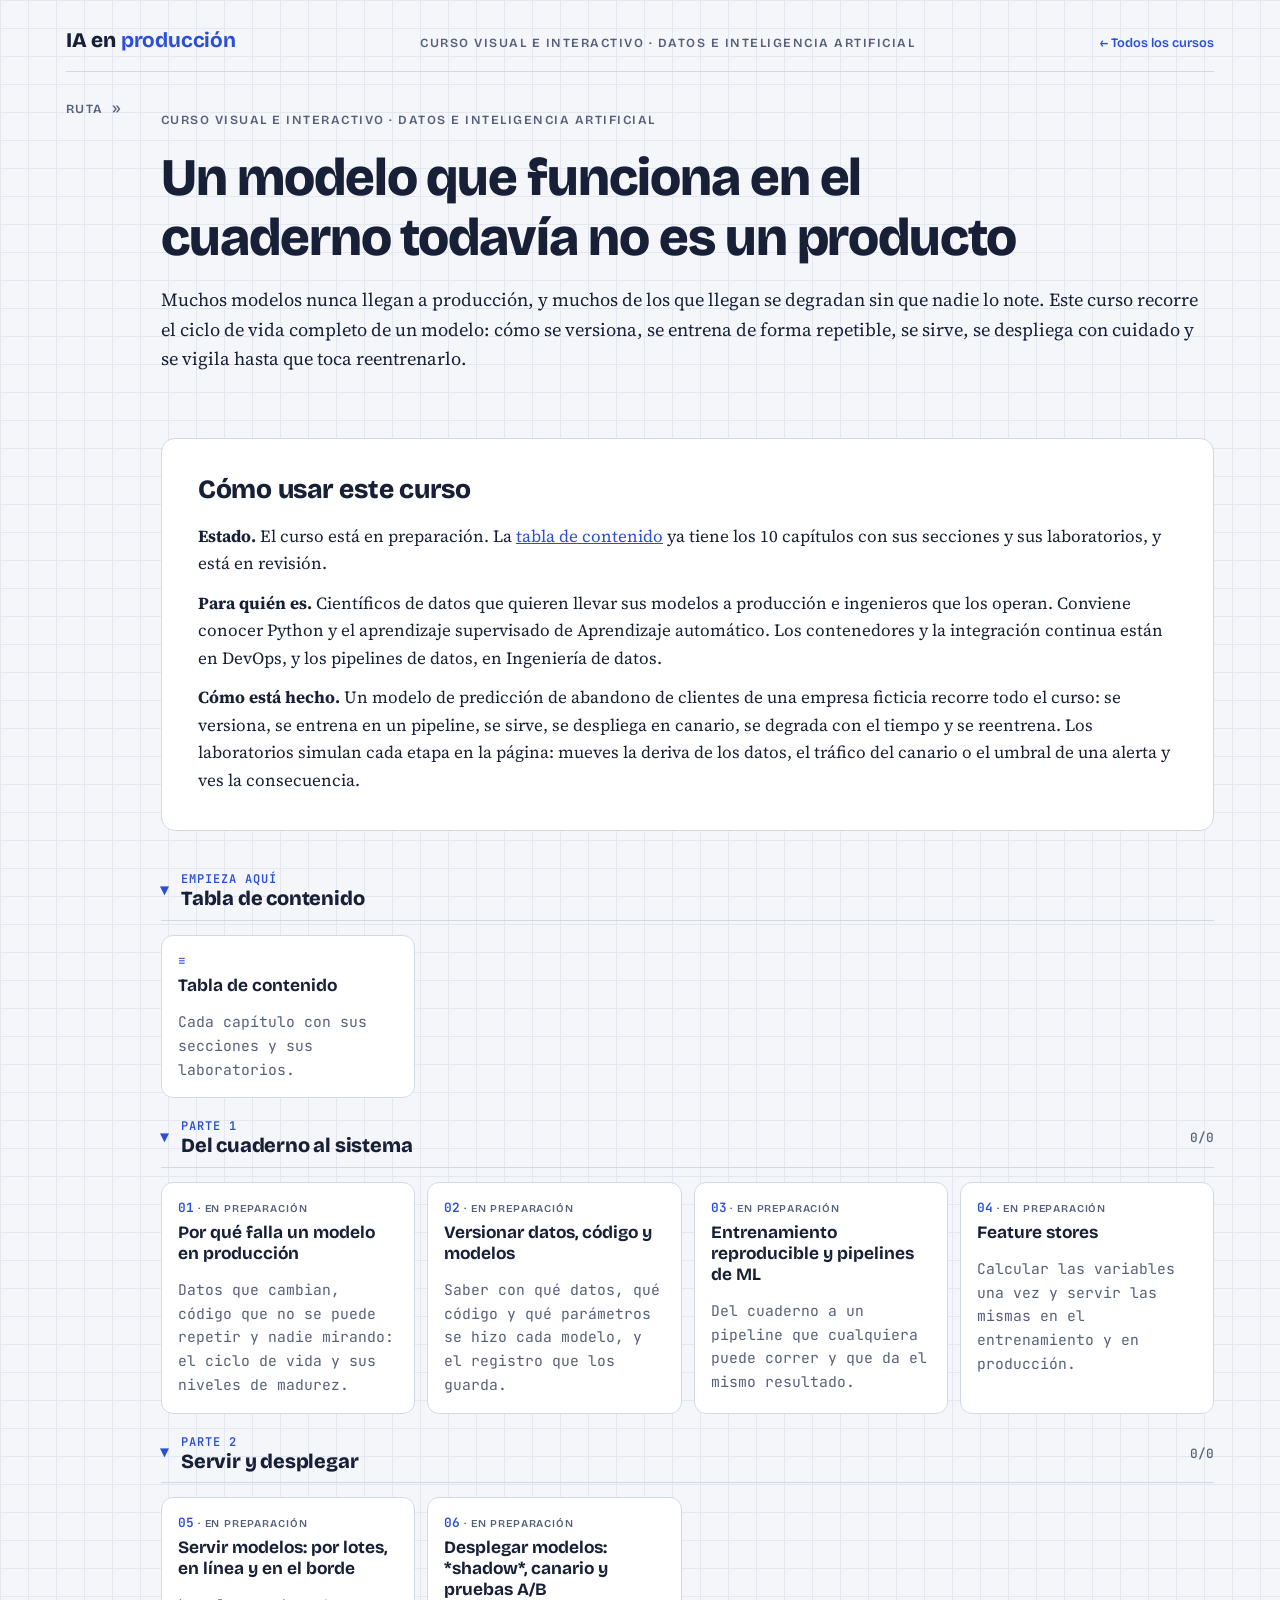
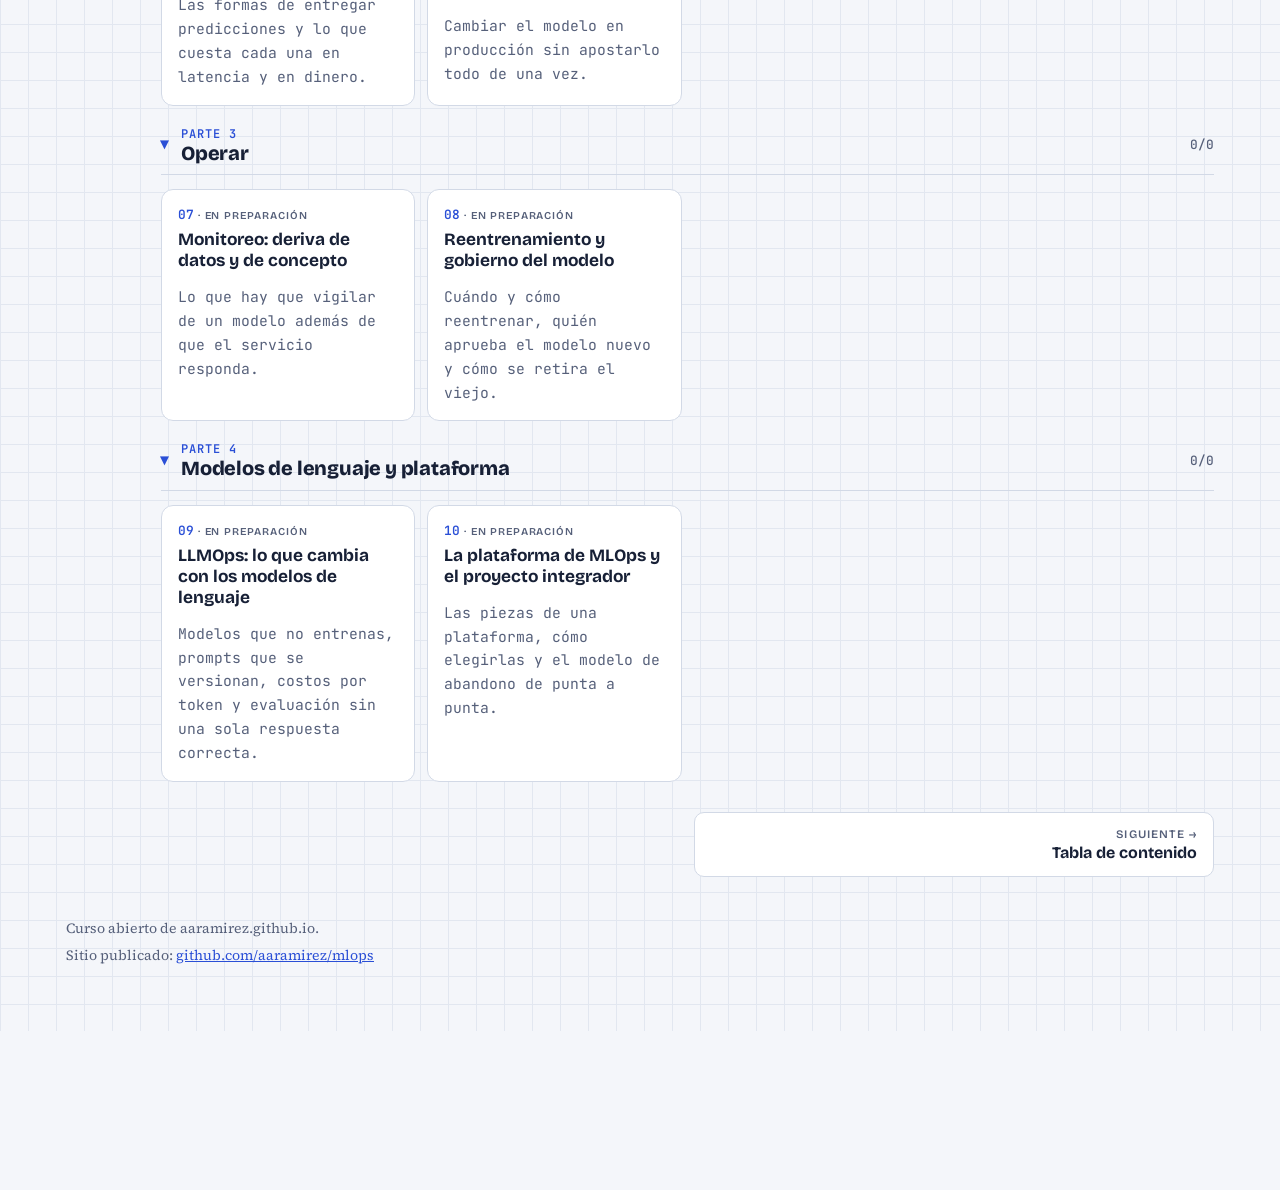
==== index.html @ dd0d4d82 "Portada y tabla de contenido para revisión" ====
<!doctype html>
<html lang="es">
<head>
<!-- Google Tag Manager -->
<script>(function(w,d,s,l,i){w[l]=w[l]||[];w[l].push({'gtm.start':
new Date().getTime(),event:'gtm.js'});var f=d.getElementsByTagName(s)[0],
j=d.createElement(s),dl=l!='dataLayer'?'&l='+l:'';j.async=true;j.src=
'https://www.googletagmanager.com/gtm.js?id='+i+dl;f.parentNode.insertBefore(j,f);
})(window,document,'script','dataLayer','GTM-KX76XF8R');</script>
<!-- End Google Tag Manager -->
<meta charset="utf-8">
<meta name="viewport" content="width=device-width, initial-scale=1, viewport-fit=cover">
<title>IA en producción (MLOps)</title>
<meta name="claude:viewport-fit-sides" content="cover">
<meta name="description" content="Lo que pasa después del cuaderno: versionar, entrenar de forma reproducible, servir, desplegar y vigilar modelos de aprendizaje automático y de lenguaje en producción.">
<link rel="preconnect" href="https://fonts.googleapis.com">
<link rel="preconnect" href="https://fonts.gstatic.com" crossorigin>
<link rel="stylesheet" href="https://fonts.googleapis.com/css2?family=Bricolage+Grotesque:opsz,wght@12..96,500;12..96,700;12..96,800&family=JetBrains+Mono:wght@400;600&family=Source+Serif+4:ital,opsz,wght@0,8..60,400;0,8..60,600;1,8..60,400;1,8..60,600&display=swap">
<link rel="stylesheet" href="assets/style.css">
</head>
<body>
<!-- Google Tag Manager (noscript) -->
<noscript><iframe src="https://www.googletagmanager.com/ns.html?id=GTM-KX76XF8R"
height="0" width="0" style="display:none;visibility:hidden"></iframe></noscript>
<!-- End Google Tag Manager (noscript) -->
<div class="wrap" data-page="index">
<header class="topbar"><a class="brand" href="index.html">IA en <b>producción</b></a><span class="eyebrow">Curso visual e interactivo · Datos e inteligencia artificial</span><a class="al-sitio" href="https://aaramirez.github.io/">← Todos los cursos</a></header>
<div class="layout">
<nav class="toc" id="toc" aria-label="Ruta de aprendizaje"></nav>
<main>

<header class="hero">
  <span class="eyebrow">Curso visual e interactivo · Datos e inteligencia artificial</span>
  <h1>Un modelo que funciona en el cuaderno todavía no es un producto</h1>
  <p class="lede">Muchos modelos nunca llegan a producción, y muchos de los que llegan se degradan sin que nadie lo note. Este curso recorre el ciclo de vida completo de un modelo: cómo se versiona, se entrena de forma repetible, se sirve, se despliega con cuidado y se vigila hasta que toca reentrenarlo.</p>
</header>

<section>
  <h2>Cómo usar este curso</h2>
  <div class="prose">
    <p><b>Estado.</b> El curso está en preparación. La <a href="temario.html">tabla de contenido</a> ya tiene los 10 capítulos con sus secciones y sus laboratorios, y está en revisión.</p>
    <p><b>Para quién es.</b> Científicos de datos que quieren llevar sus modelos a producción e ingenieros que los operan. Conviene conocer Python y el aprendizaje supervisado de Aprendizaje automático. Los contenedores y la integración continua están en DevOps, y los pipelines de datos, en Ingeniería de datos.</p>
    <p><b>Cómo está hecho.</b> Un modelo de predicción de abandono de clientes de una empresa ficticia recorre todo el curso: se versiona, se entrena en un pipeline, se sirve, se despliega en canario, se degrada con el tiempo y se reentrena. Los laboratorios simulan cada etapa en la página: mueves la deriva de los datos, el tráfico del canario o el umbral de una alerta y ves la consecuencia.</p>
  </div>
</section>

<details class="stage" id="temario" open><summary><h2><span class="pn">Empieza aquí</span> Tabla de contenido</h2></summary>
  <div class="mods">
    <a class="mod" href="temario.html"><span class="n">≡</span><b>Tabla de contenido</b><p>Cada capítulo con sus secciones y sus laboratorios.</p></a>
  </div>
</details>

<details class="stage" id="parte-1" open><summary><h2><span class="pn">Parte 1</span> Del cuaderno al sistema</h2><span class="cuenta" data-etapa-cuenta="1"></span></summary>
  <div class="mods">
    <div class="mod soon" data-id="por-que-falla"><span class="n">01</span><b>Por qué falla un modelo en producción</b><p>Datos que cambian, código que no se puede repetir y nadie mirando: el ciclo de vida y sus niveles de madurez.</p></div>
    <div class="mod soon" data-id="versionar"><span class="n">02</span><b>Versionar datos, código y modelos</b><p>Saber con qué datos, qué código y qué parámetros se hizo cada modelo, y el registro que los guarda.</p></div>
    <div class="mod soon" data-id="entrenamiento-reproducible"><span class="n">03</span><b>Entrenamiento reproducible y pipelines de ML</b><p>Del cuaderno a un pipeline que cualquiera puede correr y que da el mismo resultado.</p></div>
    <div class="mod soon" data-id="feature-stores"><span class="n">04</span><b>Feature stores</b><p>Calcular las variables una vez y servir las mismas en el entrenamiento y en producción.</p></div>
  </div>
</details>

<details class="stage" id="parte-2" open><summary><h2><span class="pn">Parte 2</span> Servir y desplegar</h2><span class="cuenta" data-etapa-cuenta="2"></span></summary>
  <div class="mods">
    <div class="mod soon" data-id="servir-modelos"><span class="n">05</span><b>Servir modelos: por lotes, en línea y en el borde</b><p>Las formas de entregar predicciones y lo que cuesta cada una en latencia y en dinero.</p></div>
    <div class="mod soon" data-id="desplegar-modelos"><span class="n">06</span><b>Desplegar modelos: *shadow*, canario y pruebas A/B</b><p>Cambiar el modelo en producción sin apostarlo todo de una vez.</p></div>
  </div>
</details>

<details class="stage" id="parte-3" open><summary><h2><span class="pn">Parte 3</span> Operar</h2><span class="cuenta" data-etapa-cuenta="3"></span></summary>
  <div class="mods">
    <div class="mod soon" data-id="monitoreo"><span class="n">07</span><b>Monitoreo: deriva de datos y de concepto</b><p>Lo que hay que vigilar de un modelo además de que el servicio responda.</p></div>
    <div class="mod soon" data-id="reentrenamiento"><span class="n">08</span><b>Reentrenamiento y gobierno del modelo</b><p>Cuándo y cómo reentrenar, quién aprueba el modelo nuevo y cómo se retira el viejo.</p></div>
  </div>
</details>

<details class="stage" id="parte-4" open><summary><h2><span class="pn">Parte 4</span> Modelos de lenguaje y plataforma</h2><span class="cuenta" data-etapa-cuenta="4"></span></summary>
  <div class="mods">
    <div class="mod soon" data-id="llmops"><span class="n">09</span><b>LLMOps: lo que cambia con los modelos de lenguaje</b><p>Modelos que no entrenas, prompts que se versionan, costos por token y evaluación sin una sola respuesta correcta.</p></div>
    <div class="mod soon" data-id="plataforma"><span class="n">10</span><b>La plataforma de MLOps y el proyecto integrador</b><p>Las piezas de una plataforma, cómo elegirlas y el modelo de abandono de punta a punta.</p></div>
  </div>
</details>



<nav class="pager" id="pager" aria-label="Capítulo anterior y siguiente"></nav>
</main>
</div>
<footer><span>Curso abierto de aaramirez.github.io.</span><span>Sitio publicado: <a href="https://github.com/aaramirez/mlops" target="_blank" rel="noopener">github.com/aaramirez/mlops</a></span></footer>
</div>
<script src="assets/lab.js"></script>
</body>
</html>
---- assets/style.css ----
/* Cuaderno cuadriculado: índice lateral fijo (ruta de aprendizaje) + columna de lectura con laboratorios interactivos */
:root{
  --paper:#f4f6fa; --card:#ffffff; --ink:#172036; --muted:#56607a; --line:#d2d9e6; --grid:#e2e7f0;
  --accent:#2a4fd6; --accent-soft:#e4eaff; --warm:#d4492f; --warm-soft:#fde7e1; --good:#16845a; --good-soft:#dff3ea;
  --mark:rgba(255,206,46,.5);
  --f-display:"Bricolage Grotesque","Segoe UI",system-ui,sans-serif;
  --f-body:"Source Serif 4",Georgia,"Times New Roman",serif;
  --f-mono:"JetBrains Mono",ui-monospace,Consolas,monospace;
}
@media (prefers-color-scheme: dark){
  :root:not([data-theme="light"]){
    --paper:#0e1422; --card:#151d2f; --ink:#e5eaf6; --muted:#9ba6c3; --line:#2b3651; --grid:#1b2438;
    --accent:#8aa4ff; --accent-soft:#1e2a4d; --warm:#ff8166; --warm-soft:#3a2026; --good:#55cf98; --good-soft:#163328;
    --mark:rgba(240,196,40,.32); color-scheme:dark;
  }
}
:root[data-theme="dark"]{
  --paper:#0e1422; --card:#151d2f; --ink:#e5eaf6; --muted:#9ba6c3; --line:#2b3651; --grid:#1b2438;
  --accent:#8aa4ff; --accent-soft:#1e2a4d; --warm:#ff8166; --warm-soft:#3a2026; --good:#55cf98; --good-soft:#163328;
  --mark:rgba(240,196,40,.32); color-scheme:dark;
}
*{box-sizing:border-box}
html{scroll-behavior:smooth;scroll-padding-top:72px}
@media (prefers-reduced-motion: reduce){html{scroll-behavior:auto}}
body{
  margin:0;background-color:var(--paper);color:var(--ink);
  background-image:linear-gradient(var(--grid) 1px,transparent 1px),linear-gradient(90deg,var(--grid) 1px,transparent 1px);
  background-size:28px 28px;
  font:400 17px/1.62 var(--f-body);
}
body::before{content:"";position:fixed;inset:0 0 auto;height:env(safe-area-inset-top,0px);z-index:10;background:var(--paper)}
a{color:var(--accent)}
a:focus-visible,button:focus-visible,input:focus-visible,summary:focus-visible{outline:2px solid var(--accent);outline-offset:2px;border-radius:4px}
.wrap{max-width:1180px;margin:0 auto;padding-left:max(16px,env(safe-area-inset-left,0px));padding-right:max(16px,env(safe-area-inset-right,0px));padding-block:28px 64px}
h1,h2,h3{font-family:var(--f-display);text-wrap:balance;line-height:1.12;margin:0}
h1{font-size:clamp(2rem,5vw,3.3rem);font-weight:800;letter-spacing:-.02em}
h2{font-size:clamp(1.6rem,3.4vw,2.2rem);font-weight:800;letter-spacing:-.01em}
h3{font-size:1.18rem;font-weight:700}
p{margin:0}
var,.v{font-family:var(--f-body);font-style:italic}
.bf{font-weight:700;font-style:normal}
code,.mono{font-family:var(--f-mono);font-size:.86em}
.hl{background:linear-gradient(transparent 58%,var(--mark) 58%);padding:0 .1em}
.eyebrow{font-family:var(--f-display);font-weight:600;font-size:.78rem;letter-spacing:.12em;text-transform:uppercase;color:var(--muted)}

/* Hero */
.hero{display:grid;gap:18px;padding-block:12px 34px}
.hero .lede{font-size:1.15rem;color:var(--ink)}
.eq-hero{display:flex;flex-wrap:wrap;align-items:flex-start;gap:6px 10px;margin-top:8px;padding:22px 20px 16px;background:var(--card);border:1px solid var(--line);border-radius:12px}
.eq-hero .op{font:400 clamp(2rem,6vw,3.4rem)/1 var(--f-body);color:var(--muted);padding-top:2px}
.tk{display:grid;justify-items:center;gap:6px;text-decoration:none;color:var(--ink);padding:2px 6px 6px;border-radius:8px;transition:background .15s}
.tk:hover{background:var(--accent-soft)}
.tk .sym{font:italic 600 clamp(2rem,6vw,3.4rem)/1 var(--f-body);color:var(--accent)}
.tk .sym.bf{font-style:normal}
.tk .lab{font:600 .72rem/1.2 var(--f-display);letter-spacing:.06em;text-transform:uppercase;color:var(--muted);text-align:center;border-top:2px solid var(--accent);padding-top:5px}
.eq-hero .train{flex-basis:100%;font-size:.98rem;color:var(--muted);border-top:1px dashed var(--line);padding-top:12px;margin-top:6px}

/* Layout */
.layout{display:grid;grid-template-columns:230px minmax(0,1fr);gap:40px;align-items:start}
.toc{position:sticky;top:calc(env(safe-area-inset-top,0px) + 16px);display:grid;gap:14px;font-family:var(--f-display)}
.toc ol{list-style:none;margin:0;padding:0;display:grid;gap:2px}
.toc a{display:grid;grid-template-columns:28px 1fr 16px;align-items:center;gap:6px;padding:7px 8px;border-radius:7px;color:var(--ink);text-decoration:none;font-size:.95rem;font-weight:500}
.toc a:hover{background:var(--card)}
.toc a.active{background:var(--card);box-shadow:inset 3px 0 0 var(--accent)}
.toc .n{font-family:var(--f-mono);font-size:.75rem;color:var(--muted)}
.toc .ck{width:14px;height:14px;border-radius:50%;border:1.5px solid var(--line)}
.toc a.done .ck{background:var(--good);border-color:var(--good)}
.prog{display:grid;gap:6px;font-size:.82rem;color:var(--muted)}
.prog .bar{height:6px;background:var(--line);border-radius:3px;overflow:hidden}
.prog .bar i{display:block;height:100%;width:0;background:var(--good);transition:width .3s}
@media (max-width:900px){
  .layout{grid-template-columns:minmax(0,1fr);gap:20px}
  .toc{top:env(safe-area-inset-top,0px);z-index:5;background:var(--paper);margin-inline:-16px;padding:8px 16px;border-bottom:1px solid var(--line)}
  .toc .ruta>summary{display:flex;align-items:baseline;gap:10px;cursor:pointer;padding:4px 0}
  .toc .ruta>summary .aqui{min-width:0;font-size:.92rem;font-weight:600;color:var(--ink);white-space:nowrap;overflow:hidden;text-overflow:ellipsis}
  .toc .ruta>summary::after{content:"▾";margin-left:auto;color:var(--muted)}
  .toc .ruta[open]>summary::after{content:"▴"}
  .toc .ruta[open]{max-height:72vh;overflow-y:auto;padding-bottom:8px}
}

/* Secciones */
main{display:grid;gap:30px;min-width:0}
section{background:var(--card);border:1px solid var(--line);border-radius:14px;padding:clamp(20px,4vw,36px);display:grid;gap:18px;min-width:0}
.sec-head{display:grid;gap:6px}
.sec-head .num{font:600 .8rem var(--f-mono);color:var(--accent)}
.prose{display:grid;gap:12px}
.cards{display:grid;grid-template-columns:repeat(auto-fit,minmax(min(100%,200px),1fr));gap:12px}
.fact{border:1px solid var(--line);border-radius:10px;padding:14px 16px;display:grid;gap:6px;align-content:start;background:var(--paper)}
.fact h3{font-size:1rem}
.fact .ex{font-family:var(--f-mono);font-size:.85rem;color:var(--accent)}
.fact p{font-size:.94rem}
.eq{font-size:1.25rem;padding:12px 16px;background:var(--paper);border-radius:8px;overflow-x:auto;white-space:nowrap}
.eq small{font-size:.8rem;color:var(--muted);font-family:var(--f-display);margin-left:10px;white-space:normal}
.ml{border-left:4px solid var(--good);background:var(--good-soft);padding:12px 16px;border-radius:0 8px 8px 0;display:grid;gap:4px}
.ml>b{font-family:var(--f-display);font-size:.78rem;letter-spacing:.1em;text-transform:uppercase;color:var(--good)}
.tbl{overflow-x:auto}
table{border-collapse:collapse;width:100%;font-size:.94rem}
th,td{text-align:left;padding:8px 10px;border-bottom:1px solid var(--line);vertical-align:top}
th{font-family:var(--f-display);font-size:.82rem;letter-spacing:.02em;color:var(--muted);font-weight:600}
td.num,th.num{text-align:right;font-family:var(--f-mono);font-variant-numeric:tabular-nums}
td .sym{font-size:1.2rem}

/* Laboratorios */
.lab{border:1.5px solid var(--accent);border-radius:12px;padding:16px;display:grid;gap:14px;min-width:0}
.lab-title{display:flex;align-items:baseline;gap:10px;flex-wrap:wrap}
.lab-title .tag{font:700 .7rem var(--f-display);letter-spacing:.12em;text-transform:uppercase;background:var(--accent);color:var(--card);padding:3px 8px;border-radius:4px}
.lab-title h3{font-size:1.05rem}
.lab canvas{width:100%;display:block;border-radius:8px;background:var(--card)}
.lab .hint{font-size:.9rem;color:var(--muted)}
.ctls{display:grid;grid-template-columns:repeat(auto-fit,minmax(min(100%,210px),1fr));gap:10px 18px}
.ctl{display:grid;grid-template-columns:1fr auto;align-items:center;gap:2px 10px;font:500 .86rem var(--f-display)}
.ctl input[type=range]{grid-column:1/-1;width:100%;accent-color:var(--accent)}
.ctl output{font-family:var(--f-mono);font-size:.85rem;color:var(--accent);font-variant-numeric:tabular-nums}
.btns{display:flex;flex-wrap:wrap;gap:6px}
button{font:600 .86rem var(--f-display);border:1px solid var(--line);background:var(--paper);color:var(--ink);padding:7px 12px;border-radius:7px;cursor:pointer}
button:hover{border-color:var(--accent)}
button[aria-pressed="true"]{background:var(--accent);color:var(--card);border-color:var(--accent)}
button.primary{background:var(--accent);color:var(--card);border-color:var(--accent)}
.readout{font-family:var(--f-mono);font-size:.88rem;background:var(--paper);border-radius:8px;padding:10px 12px;display:grid;gap:3px;font-variant-numeric:tabular-nums;overflow-x:auto}
.readout .big{font-size:1.05rem;color:var(--accent);font-weight:600}
.readout .warn{color:var(--warm);font-weight:600}
.readout .ok{color:var(--good);font-weight:600}
.split{display:grid;grid-template-columns:minmax(0,1.3fr) minmax(0,1fr);gap:16px;align-items:start}
@media (max-width:640px){.split{grid-template-columns:minmax(0,1fr)}}

/* Fracción */
.fbar{display:flex;height:34px;border-radius:6px;overflow:hidden;border:1px solid var(--line);gap:2px;background:var(--line)}
.fbar span{flex:1;background:var(--card)}
.fbar span.on{background:var(--accent)}
.trio{display:flex;flex-wrap:wrap;gap:8px 22px;align-items:baseline;font-family:var(--f-mono);font-size:1.25rem}
.trio em{font-style:normal;font-family:var(--f-display);font-size:.75rem;color:var(--muted);display:block;letter-spacing:.06em;text-transform:uppercase}

/* Matriz de confusión */
.cm{display:grid;grid-template-columns:auto 1fr 1fr;gap:4px;font-family:var(--f-display);font-size:.82rem;max-width:380px}
.cm .h{color:var(--muted);text-align:center;align-self:end;padding:4px}
.cm .rh{color:var(--muted);align-self:center;padding-right:6px;text-align:right}
.cm label{display:grid;gap:2px;padding:8px;border-radius:8px;font-weight:600}
.cm label.t{background:var(--good-soft)} .cm label.f{background:var(--warm-soft)}
.cm input{width:100%;font:600 1rem var(--f-mono);padding:4px 6px;border:1px solid var(--line);border-radius:5px;background:var(--card);color:var(--ink)}
.meters{display:grid;gap:8px}
.meter{display:grid;grid-template-columns:110px 1fr 58px;gap:8px;align-items:center;font-size:.86rem;font-family:var(--f-display)}
.meter .track{height:10px;background:var(--paper);border-radius:5px;overflow:hidden;border:1px solid var(--line)}
.meter .track i{display:block;height:100%;background:var(--accent)}
.meter output{font-family:var(--f-mono);text-align:right;font-variant-numeric:tabular-nums}

/* Multiplicación de matrices */
.mm{display:flex;flex-wrap:wrap;align-items:center;gap:12px;font-family:var(--f-mono);overflow-x:auto}
.mat{display:grid;gap:3px;padding:6px 8px;border-left:2px solid var(--ink);border-right:2px solid var(--ink);border-radius:6px}
.mat span{min-width:36px;text-align:center;padding:5px 4px;border-radius:5px;font-variant-numeric:tabular-nums}
.mat span.row{background:var(--accent-soft);color:var(--accent);font-weight:600}
.mat span.col{background:var(--warm-soft);color:var(--warm);font-weight:600}
.mat span.cell{background:var(--good-soft);color:var(--good);font-weight:600}
.mat span.q{color:var(--muted)}
.mm .x{font-size:1.3rem;color:var(--muted)}
.mm .dim{display:block;text-align:center;font-size:.72rem;color:var(--muted)}

/* Cadena */
.chain{display:flex;flex-wrap:wrap;align-items:center;gap:8px;font-family:var(--f-mono);font-size:.9rem}
.chain .box{border:1.5px solid var(--ink);border-radius:8px;padding:8px 12px;background:var(--card);text-align:center}
.chain .box small{display:block;font-family:var(--f-display);color:var(--muted);font-size:.72rem}
.chain .arr{color:var(--muted);text-align:center;font-size:.8rem}
.chain .arr b{display:block;color:var(--warm);font-weight:600}

/* Neurona */
.neuron svg{width:100%;height:auto;display:block}
.neuron text{font-family:var(--f-mono);font-size:13px;fill:var(--ink)}
.neuron .lbl{font-family:var(--f-display);font-size:11px;fill:var(--muted);letter-spacing:.05em}
.legend{display:flex;flex-wrap:wrap;gap:14px;font:500 .82rem var(--f-display);color:var(--muted)}
.legend i{display:inline-block;width:11px;height:11px;border-radius:50%;margin-right:5px;vertical-align:-1px}

/* Softmax */
.sm{display:grid;gap:8px}
.sm-row{display:grid;grid-template-columns:70px 1fr 64px;gap:10px;align-items:center;font:500 .9rem var(--f-display)}
.sm-row .track{height:22px;background:var(--paper);border:1px solid var(--line);border-radius:5px;overflow:hidden}
.sm-row .track i{display:block;height:100%;background:var(--accent);transition:width .15s}
.sm-row output{font-family:var(--f-mono);text-align:right}

/* Pasos */
.steps{list-style:none;margin:0;padding:0;display:grid;gap:8px;counter-reset:st}
.steps li{counter-increment:st;display:grid;grid-template-columns:34px 1fr;gap:10px;align-items:start}
.steps li::before{content:counter(st);font:700 .9rem var(--f-mono);color:var(--card);background:var(--ink);border-radius:50%;width:28px;height:28px;display:grid;place-items:center}

/* Quiz */
.quiz{display:grid;gap:8px}
.quiz h3{font-size:.8rem;letter-spacing:.12em;text-transform:uppercase;color:var(--muted)}
details{border:1px dashed var(--line);border-radius:8px;padding:10px 14px;background:var(--paper)}
summary{cursor:pointer;font-weight:600}
details p{margin-top:8px;color:var(--good);font-family:var(--f-mono);font-size:.9rem}

/* Videos */
.vids{display:flex;flex-wrap:wrap;gap:8px;align-items:center}
.vids>span{font:600 .74rem var(--f-display);letter-spacing:.1em;text-transform:uppercase;color:var(--muted);margin-right:4px}
.vid{display:inline-flex;align-items:center;gap:7px;font:500 .86rem var(--f-display);text-decoration:none;color:var(--ink);border:1px solid var(--line);border-radius:999px;padding:5px 12px 5px 9px;background:var(--paper)}
.vid::before{content:"";width:0;height:0;border-left:8px solid var(--warm);border-top:5px solid transparent;border-bottom:5px solid transparent}
.vid:hover{border-color:var(--warm)}
.vid small{color:var(--muted);font-size:.74rem}
.chan{display:grid;grid-template-columns:repeat(auto-fit,minmax(min(100%,250px),1fr));gap:12px}
.chan a{display:grid;gap:4px;text-decoration:none;color:var(--ink);border:1px solid var(--line);border-radius:10px;padding:14px;background:var(--paper)}
.chan a:hover{border-color:var(--warm)}
.chan b{font-family:var(--f-display);font-size:1.02rem}
.chan .lang{font:600 .7rem var(--f-display);letter-spacing:.1em;text-transform:uppercase;color:var(--warm)}
.chan p{font-size:.9rem;color:var(--muted)}

.got{display:flex;align-items:center;gap:10px;font:600 .92rem var(--f-display);border-top:1px solid var(--line);padding-top:14px;cursor:pointer}
.got input{width:20px;height:20px;accent-color:var(--good)}
footer{margin-top:40px;font-size:.88rem;color:var(--muted);display:grid;gap:4px}

/* ---- Sitio de varias páginas ---- */
.topbar{display:flex;flex-wrap:wrap;align-items:baseline;justify-content:space-between;gap:6px 16px;padding-bottom:18px;border-bottom:1px solid var(--line)}
.topbar .al-sitio{font:600 .8rem var(--f-display);color:var(--accent);text-decoration:none;white-space:nowrap}
.topbar .al-sitio:hover{text-decoration:underline}
.brand{font:800 1.3rem var(--f-display);color:var(--ink);text-decoration:none;letter-spacing:-.01em}
.brand b{color:var(--accent)}
.layout{margin-top:26px}
.toc ol{position:relative}
.toc details{border:0;border-radius:0;padding:0;background:none}
.toc summary{color:inherit;font-weight:inherit}
.toc{grid-template-columns:minmax(0,1fr)}
.toc .ruta{display:grid;grid-template-columns:minmax(0,1fr);gap:6px;min-width:0}
.toc summary{list-style:none}
.toc summary::-webkit-details-marker{display:none}
.toc .ruta>summary{display:flex;align-items:baseline}
@media (min-width:901px){.toc .ruta>summary{cursor:pointer;padding-bottom:4px;gap:8px}.toc .ruta>summary .aqui{display:none}.toc .ruta>summary::after{content:"«";color:var(--muted);font:600 .9rem var(--f-mono)}.toc .ruta:not([open])>summary::after{content:"»"}.toc .ruta>summary:hover .eyebrow{color:var(--accent)}.layout.toc-cerrada{grid-template-columns:auto minmax(0,1fr)}}
.toc .etapa>summary{display:flex;align-items:center;justify-content:space-between;gap:8px;padding:8px;border-radius:7px;cursor:pointer;font-size:.8rem;font-weight:700;color:var(--muted);letter-spacing:.02em}
.toc .etapa>summary::before{content:"▸";display:inline-block;width:12px;transition:transform .15s}
.toc .etapa[open]>summary::before{transform:rotate(90deg)}
.toc .etapa>summary>span:first-child{flex:1}
.toc .etapa>summary:hover{background:var(--card);color:var(--ink)}
.toc .etapa[open]>summary{color:var(--ink)}
.toc .etapa .cuenta{font:500 .72rem var(--f-mono);color:var(--muted)}
.toc .etapa>ol{padding-left:6px;margin-bottom:6px}
@media (prefers-reduced-motion: reduce){.toc .etapa>summary::before{transition:none}}
.page-head{display:grid;gap:10px;padding-block:2px 4px}
.page-head .num{font:600 .8rem var(--f-mono);color:var(--accent);letter-spacing:.06em}
.page-head .lede{font-size:1.12rem}
main section>h2{font-size:clamp(1.3rem,2.6vw,1.65rem)}
figure{margin:0}
.fig{display:grid;gap:6px;min-width:0}
.cap{font:600 .8rem/1.35 var(--f-display);letter-spacing:.02em;color:var(--muted)}
.cap .fa{color:var(--accent)} .cap .fw{color:var(--warm)}
.twin{display:grid;grid-template-columns:minmax(0,1fr) minmax(0,1fr);gap:14px}
@media (max-width:640px){.twin{grid-template-columns:minmax(0,1fr)}}
.got{border:1px solid var(--line);border-radius:10px;padding:14px 18px;background:var(--card)}
.pager{display:grid;grid-template-columns:1fr 1fr;gap:12px}
.pager a{display:grid;gap:2px;padding:14px 16px;border:1px solid var(--line);border-radius:10px;background:var(--card);text-decoration:none;color:var(--ink);font:700 1rem var(--f-display)}
.pager a small{font-weight:600;color:var(--muted);font-size:.72rem;letter-spacing:.1em;text-transform:uppercase}
.pager a.next{grid-column:2;text-align:right}
.pager a:hover{border-color:var(--accent)}
.stage{display:grid;gap:12px}
details.stage{display:block;border:0;border-radius:0;padding:0;background:none}
details.stage>summary{list-style:none;display:flex;align-items:center;gap:12px;padding:10px 0;border-bottom:1px solid var(--line)}
details.stage>summary::-webkit-details-marker{display:none}
details.stage>summary::before{content:"▸";color:var(--accent);font-size:1rem;transition:transform .15s}
details.stage[open]>summary::before{transform:rotate(90deg)}
details.stage>summary>h2{flex:1;min-width:0;font-size:1.25rem}
details.stage>summary:hover h2{color:var(--accent)}
details.stage .cuenta{font:500 .8rem var(--f-mono);color:var(--muted)}
details.stage>.mods{margin-top:14px}
details.stage+details.stage{margin-top:-20px}
@media (prefers-reduced-motion: reduce){details.stage>summary::before{transition:none}}
.stage>h2{font-size:1.25rem}
.mods{display:grid;grid-template-columns:repeat(auto-fill,minmax(min(100%,240px),1fr));gap:12px}
.mod{display:grid;gap:6px;align-content:start;padding:16px;border:1px solid var(--line);border-radius:12px;background:var(--card);text-decoration:none;color:var(--ink);position:relative}
.mod:hover{border-color:var(--accent)}
.mod .n{font:600 .8rem var(--f-mono);color:var(--accent)}
.mod b{font:700 1.08rem var(--f-display)}
.mod p{font-size:.92rem;color:var(--muted)}
.mod.done{border-color:var(--good)}
.mod.done::after{content:"Lo tengo claro";position:absolute;top:15px;right:16px;font:600 .66rem var(--f-display);letter-spacing:.08em;text-transform:uppercase;color:var(--good)}
.ref3b{border:1px solid var(--line);border-radius:10px;overflow:hidden}
.ref3b-h{display:flex;flex-wrap:wrap;justify-content:space-between;gap:4px 12px;align-items:baseline;padding:10px 14px;background:var(--accent-soft)}
.ref3b-h b{font:700 .95rem var(--f-display);color:var(--accent)}
.ref3b-h span{font:500 .78rem var(--f-display);color:var(--muted)}
.ref3b ul{list-style:none;margin:0;padding:0}
.ref3b li{display:grid;gap:2px;padding:10px 14px;border-top:1px solid var(--line)}
.ref3b li a{font:600 .95rem var(--f-display);text-decoration:none}
.ref3b li a:hover{text-decoration:underline}
.ref3b li span{font-size:.9rem;color:var(--muted)}
.compare td:first-child{font-family:var(--f-display);font-weight:600;color:var(--muted);font-size:.85rem}
.cards{grid-template-columns:repeat(auto-fit,minmax(min(100%,170px),1fr))}

/* ---- Ejercicios resueltos ---- */
.ej-item{border:1px solid var(--line);border-radius:12px;background:var(--paper);padding:16px 18px;display:grid;gap:12px;min-width:0}
.ej-q{display:flex;gap:12px;align-items:flex-start;min-width:0}
.ej-n{flex:none;width:30px;height:30px;border-radius:50%;background:var(--accent);color:var(--card);display:grid;place-items:center;font-family:var(--f-mono);font-weight:600;font-size:.85rem}
.ej-q>div{min-width:0}
.ej-q>div>b{display:block;font-family:var(--f-display);margin-bottom:4px}
.ej-sol{background:var(--card)}
.ej-sol p{color:inherit;font-family:var(--f-body);font-size:1rem}
.ej-steps{margin:10px 0 0 1.3em;display:grid;gap:8px}
.ej-steps .eq{font-size:1.05rem;margin-top:6px;white-space:normal}
.ej-sol p.ej-res{font-family:var(--f-mono);color:var(--good);font-weight:600;font-size:.95rem}
.ej-sol p.ej-ml{border-left:3px solid var(--warm);padding-left:10px;color:var(--muted)}

/* Curso telco: el viaje de un clic y capítulos en preparación */
.trip{display:flex;flex-wrap:wrap;align-items:center;gap:8px 6px;margin-top:8px;padding:20px;background:var(--card);border:1px solid var(--line);border-radius:12px}
.hop{display:grid;gap:2px;text-decoration:none;color:var(--ink);border:1.5px solid var(--ink);border-radius:8px;padding:8px 12px;background:var(--paper);text-align:center;transition:background .15s,border-color .15s}
.hop:hover{background:var(--accent-soft);border-color:var(--accent)}
.hop b{font:700 1rem var(--f-display)}
.hop small{font:500 .72rem var(--f-display);color:var(--muted)}
.trip .arr{color:var(--accent);font:600 1.1rem var(--f-mono)}
.trip .train{flex-basis:100%;font-size:.98rem;color:var(--muted);border-top:1px dashed var(--line);padding-top:12px;margin:6px 0 0}
.stage h2 .pn{display:block;font:600 .75rem var(--f-mono);letter-spacing:.08em;text-transform:uppercase;color:var(--accent)}
.stage{scroll-margin-top:72px}
.mod.soon .n::after{content:" · En preparación";font:600 .66rem var(--f-display);letter-spacing:.08em;text-transform:uppercase;color:var(--muted)}
.toc .soon{display:grid;grid-template-columns:28px 1fr 16px;align-items:center;gap:6px;padding:7px 8px;border-radius:7px;color:var(--muted);font-size:.95rem;font-weight:500;cursor:default}
.toc .soon .n{font:600 .78rem var(--f-mono)}
.toc .soon .ck{visibility:hidden}
@media (max-width:900px){.toc .soon{grid-template-columns:auto auto 12px;white-space:nowrap;padding:6px 10px;font-size:.88rem}}

/* ===== Biblioteca visual del libro (ver docs/biblioteca-visual.md) ===== */
:root{
  --c-fis:#b86a00; --c-fis-s:#fff0d4; --c-enl:#13804f; --c-enl-s:#dcf2e7; --c-red:#2a4fd6; --c-red-s:#e4eaff;
  --c-tra:#7a3fc4; --c-tra-s:#efe5fb; --c-apl:#c2185b; --c-apl-s:#fbe3ee;
  --d-casa:#0b7f86; --d-casa-s:#d9f1f2; --d-oper:#2a4fd6; --d-oper-s:#e4eaff; --d-inet:#56607a; --d-inet-s:#e8ebf2;
  --d-sis:#b8461f; --d-sis-s:#fbe6dc;
}
@media (prefers-color-scheme: dark){
  :root:not([data-theme="light"]){
    --c-fis:#f0a742; --c-fis-s:#3a2a12; --c-enl:#55cf98; --c-enl-s:#163328; --c-red:#8aa4ff; --c-red-s:#1e2a4d;
    --c-tra:#b98cf2; --c-tra-s:#2c2140; --c-apl:#f27aa8; --c-apl-s:#3a1c2a;
    --d-casa:#4fc9cf; --d-casa-s:#123236; --d-oper:#8aa4ff; --d-oper-s:#1e2a4d; --d-inet:#9ba6c3; --d-inet-s:#222b40;
    --d-sis:#ff9a73; --d-sis-s:#3a2219;
  }
}
:root[data-theme="dark"]{
  --c-fis:#f0a742; --c-fis-s:#3a2a12; --c-enl:#55cf98; --c-enl-s:#163328; --c-red:#8aa4ff; --c-red-s:#1e2a4d;
  --c-tra:#b98cf2; --c-tra-s:#2c2140; --c-apl:#f27aa8; --c-apl-s:#3a1c2a;
  --d-casa:#4fc9cf; --d-casa-s:#123236; --d-oper:#8aa4ff; --d-oper-s:#1e2a4d; --d-inet:#9ba6c3; --d-inet-s:#222b40;
  --d-sis:#ff9a73; --d-sis-s:#3a2219;
}
.sprite{position:absolute;width:0;height:0;overflow:hidden}
.analogia{border-left:4px solid var(--accent);background:var(--accent-soft);padding:12px 16px;border-radius:0 8px 8px 0;display:grid;gap:4px}
.analogia>b:first-child{font-family:var(--f-display);font-size:.78rem;letter-spacing:.1em;text-transform:uppercase;color:var(--accent)}
.caso{border-left:4px solid var(--warm);background:var(--warm-soft);padding:12px 16px;border-radius:0 8px 8px 0;display:grid;gap:4px}
.caso>b:first-child{font-family:var(--f-display);font-size:.78rem;letter-spacing:.1em;text-transform:uppercase;color:var(--warm)}
.analogia p,.caso p,.ml p{margin:0}
.fig{margin:0;display:grid;gap:10px;background:var(--card);border:1px solid var(--line);border-radius:12px;padding:14px;min-width:0}
.fig .lienzo{overflow-x:auto}
.fig svg{display:block;width:100%;height:auto;font-family:var(--f-display)}
.fig figcaption{font-size:.9rem;color:var(--muted);line-height:1.45}
.fig .falta{color:var(--muted);font-style:italic}
.fig .t{fill:var(--ink);font-size:13px}
.fig .t-b{font-weight:700}
.fig .t-m{fill:var(--muted)}
.fig .t-s{font-size:11px}
.fig .t-xs{font-size:10px;letter-spacing:.06em}
.fig .t-mono{font-family:var(--f-mono)}
.fig .caja{fill:var(--card);stroke:var(--line);stroke-width:1.2}
.fig .ln{stroke:var(--muted);stroke-width:1.4;fill:none}
.fig .ln-d{stroke-dasharray:4 4}
.fig .ico{color:var(--ink)}
.fig .fl-muted{fill:var(--muted)}
.fig .vida{stroke:var(--line);stroke-width:1.4;stroke-dasharray:3 5}
.fig a:hover .caja,.fig a:focus .caja{stroke:var(--accent);stroke-width:2}
.fig .pkt{fill:var(--warm)}
@media (prefers-reduced-motion: reduce){.fig .pkt{display:none}}
.fig .c-fis{fill:var(--c-fis-s);stroke:var(--c-fis)} .fig .k-fis{fill:var(--c-fis)} .fig .s-fis{stroke:var(--c-fis)}
.fig .c-enl{fill:var(--c-enl-s);stroke:var(--c-enl)} .fig .k-enl{fill:var(--c-enl)} .fig .s-enl{stroke:var(--c-enl)}
.fig .c-red{fill:var(--c-red-s);stroke:var(--c-red)} .fig .k-red{fill:var(--c-red)} .fig .s-red{stroke:var(--c-red)}
.fig .c-tra{fill:var(--c-tra-s);stroke:var(--c-tra)} .fig .k-tra{fill:var(--c-tra)} .fig .s-tra{stroke:var(--c-tra)}
.fig .c-apl{fill:var(--c-apl-s);stroke:var(--c-apl)} .fig .k-apl{fill:var(--c-apl)} .fig .s-apl{stroke:var(--c-apl)}
.fig .d-casa{fill:var(--d-casa-s);stroke:var(--d-casa)} .fig .k-casa{fill:var(--d-casa)}
.fig .d-oper{fill:var(--d-oper-s);stroke:var(--d-oper)} .fig .k-oper{fill:var(--d-oper)}
.fig .d-inet{fill:var(--d-inet-s);stroke:var(--d-inet)} .fig .k-inet{fill:var(--d-inet)}
.fig .d-sis{fill:var(--d-sis-s);stroke:var(--d-sis)} .fig .k-sis{fill:var(--d-sis)}
.fig .apagado{opacity:.28}
/* Lab cronómetro del clic */
.crono-bar{display:flex;height:38px;border-radius:8px;overflow:hidden;border:1px solid var(--line);background:var(--paper)}
.crono-bar i{display:block;height:100%;transition:width .3s ease;min-width:2px}
@media (prefers-reduced-motion: reduce){.crono-bar i{transition:none}}
.crono-ley{display:grid;grid-template-columns:repeat(auto-fill,minmax(min(100%,250px),1fr));gap:6px 14px;font:500 .86rem var(--f-display)}
.crono-ley span{display:flex;align-items:center;gap:8px}
.crono-ley i{width:12px;height:12px;border-radius:3px;flex:none}
.crono-ley b{margin-left:auto;font-family:var(--f-mono);font-weight:600;white-space:nowrap}
.crono-total{font:700 1.6rem var(--f-display)}
.crono-total small{font:500 .9rem var(--f-body);color:var(--muted);display:block}
.lab select{font:500 .92rem var(--f-display);padding:6px 8px;border:1px solid var(--line);border-radius:6px;background:var(--card);color:var(--ink);max-width:100%}
.lab .opciones{display:grid;grid-template-columns:repeat(auto-fill,minmax(min(100%,220px),1fr));gap:12px}
.lab .opciones label{display:grid;gap:4px;font:600 .82rem var(--f-display);color:var(--muted)}
section{grid-template-columns:minmax(0,1fr)}
.fig{grid-template-columns:minmax(0,1fr)}
.fig .lienzo{min-width:0}
.lab{grid-template-columns:minmax(0,1fr)}
.lab select{width:100%}
.lab .opciones label{min-width:0}
.prose code{overflow-wrap:anywhere}
[hidden]{display:none!important}
.lab>*{min-width:0}
.fig .k-warm{fill:var(--warm)} .fig .s-warm{stroke:var(--warm)}
.readout.texto{font-family:var(--f-body);white-space:normal}

/* ---- Prácticas y preguntas para investigar ---- */
.practica{border:1.5px dashed var(--good);border-radius:12px;padding:16px;display:grid;gap:10px;min-width:0;background:var(--card)}
.practica-title{display:flex;align-items:baseline;gap:10px;flex-wrap:wrap}
.practica-title .tag{font:700 .7rem var(--f-display);letter-spacing:.12em;text-transform:uppercase;background:var(--good);color:var(--card);padding:3px 8px;border-radius:4px}
.practica-title h3{font-size:1.05rem}
.practica pre{max-width:100%;overflow-x:auto}
.practica ol.steps,.practica ul{margin:0}
.investiga{display:grid;gap:8px;border:1px solid var(--line);border-radius:12px;padding:16px;background:var(--card)}
.investiga h3{font-size:.8rem;letter-spacing:.12em;text-transform:uppercase;color:var(--muted)}
.investiga ol{margin:0;padding-left:1.4em;display:grid;gap:8px}
.investiga li small{display:block;color:var(--muted);font-size:.85rem;margin-top:2px}
/* ---- Comandos: pestañas por sistema y copiar por línea ---- */
.cmds{border:1px solid var(--line);border-radius:10px;overflow:hidden;background:var(--paper);min-width:0}
.cmd-tabs{display:flex;flex-wrap:wrap;gap:2px;border-bottom:1px solid var(--line);background:var(--card);padding:4px 6px 0}
.cmd-tabs [role="tab"]{font:600 .8rem var(--f-display);padding:8px 12px;border:0;border-bottom:2px solid transparent;background:none;color:var(--muted);cursor:pointer;border-radius:6px 6px 0 0}
.cmd-tabs [role="tab"]:hover{color:var(--ink)}
.cmd-tabs [role="tab"][aria-selected="true"]{color:var(--ink);border-bottom-color:var(--good)}
.cmd-panel{display:grid;gap:6px;padding:10px 12px;min-width:0}
.cmd-panel[hidden]{display:none}
.cmd-nota{font-size:.82rem;color:var(--muted);margin:0}
.cmd-l{display:flex;align-items:center;gap:8px;min-width:0}
.cmd-l code{flex:1;min-width:0;overflow-x:auto;white-space:pre;font-size:.85rem;padding:7px 9px;background:var(--card);border:1px solid var(--line);border-radius:6px}
.cmd-c{font:.8rem var(--f-mono);color:var(--muted);padding:2px 2px 0;overflow-wrap:anywhere}
.copiar{flex:none;font:600 .74rem var(--f-display);padding:6px 10px;border:1px solid var(--line);border-radius:6px;background:var(--card);color:var(--ink);cursor:pointer}
.copiar:hover,.copiar:focus-visible{border-color:var(--good)}
.copiar.ok{background:var(--good);border-color:var(--good);color:var(--card)}
.code-copia{position:relative;min-width:0}
.code-copia pre{max-width:100%;overflow-x:auto;padding-right:84px}
.code-copia .copiar-todo{position:absolute;top:8px;right:8px}

/* ---- Libros de matemática: fórmulas, enunciados, demostraciones, ejercicios y prompts ---- */
.math-display{display:block;max-width:100%;overflow-x:auto;overflow-y:hidden;padding:6px 2px;margin:4px 0;text-align:center}
.math-display .katex-display{margin:0}
.math-display.con-numero{display:flex;align-items:center;gap:10px;overflow:visible;padding:6px 0}
.math-display.con-numero .formula{flex:1 1 0;width:0;min-width:0;overflow-x:auto;overflow-y:hidden}
.math-display.con-numero .eq-num{flex:none;font:500 .92rem var(--f-mono);color:var(--muted)}
.math-display:not([data-tex]),.math:not([data-tex]){font-family:var(--f-mono);font-size:.92em}
.enunciado{border-left:4px solid var(--accent);background:var(--card);padding:12px 16px;border-radius:0 8px 8px 0;display:grid;gap:6px;min-width:0;scroll-margin-top:24px}
.enunciado-definicion{border-left-color:var(--good)}
.enunciado-ejemplo{border-left-color:var(--warm)}
.enunciado-observacion{border-left-color:var(--line)}
.enunciado-teorema,.enunciado-proposicion,.enunciado-corolario,.enunciado-lema{background:var(--accent-soft)}
.enunciado p,.ejercicio p{margin:0}
.enunciado-t{font-family:var(--f-display)}
.enunciado-t b{font-weight:700}
.enunciado-t .nombre,.enunciado-t .nivel{color:var(--muted);font-weight:500}
.enunciado-t .nivel{letter-spacing:.1em}
.ejercicio{border:1px solid var(--line);border-radius:10px;padding:12px 16px;background:var(--card);display:grid;gap:6px;min-width:0;scroll-margin-top:24px}
details.demostracion,details.pista,details.solucion{background:var(--card);border-style:solid}
details.demostracion summary,details.pista summary,details.solucion summary{cursor:pointer;font:600 .95rem var(--f-display)}
details.demostracion p,details.pista p,details.solucion p{color:var(--ink);font-family:var(--f-body);font-size:1rem;margin-top:8px}
details.demostracion .qed{text-align:right;color:var(--muted)}
details.pista,details.solucion{margin-top:-8px}
.ref{white-space:nowrap}
.ref.falta{color:var(--warm);font-family:var(--f-mono);font-size:.9em}
.prompt{border:1.5px dashed var(--accent);border-radius:12px;padding:16px;display:grid;gap:10px;min-width:0;background:var(--card)}
.prompt-title{display:flex;align-items:baseline;gap:10px;flex-wrap:wrap}
.prompt-title .tag{font:700 .7rem var(--f-display);letter-spacing:.12em;text-transform:uppercase;background:var(--accent);color:var(--card);padding:3px 8px;border-radius:4px}
.prompt pre{white-space:pre-wrap}
.indice-enunciados{list-style:none;padding:0;display:grid;gap:4px}
.indice-enunciados a{text-decoration:none}

/* ---- Propio de este curso ---- */
/* Tabla de contenido: separa cada capítulo */
[data-page="temario"] .prose h3{margin-top:2rem;padding-top:1.4rem;border-top:1px solid var(--line)}
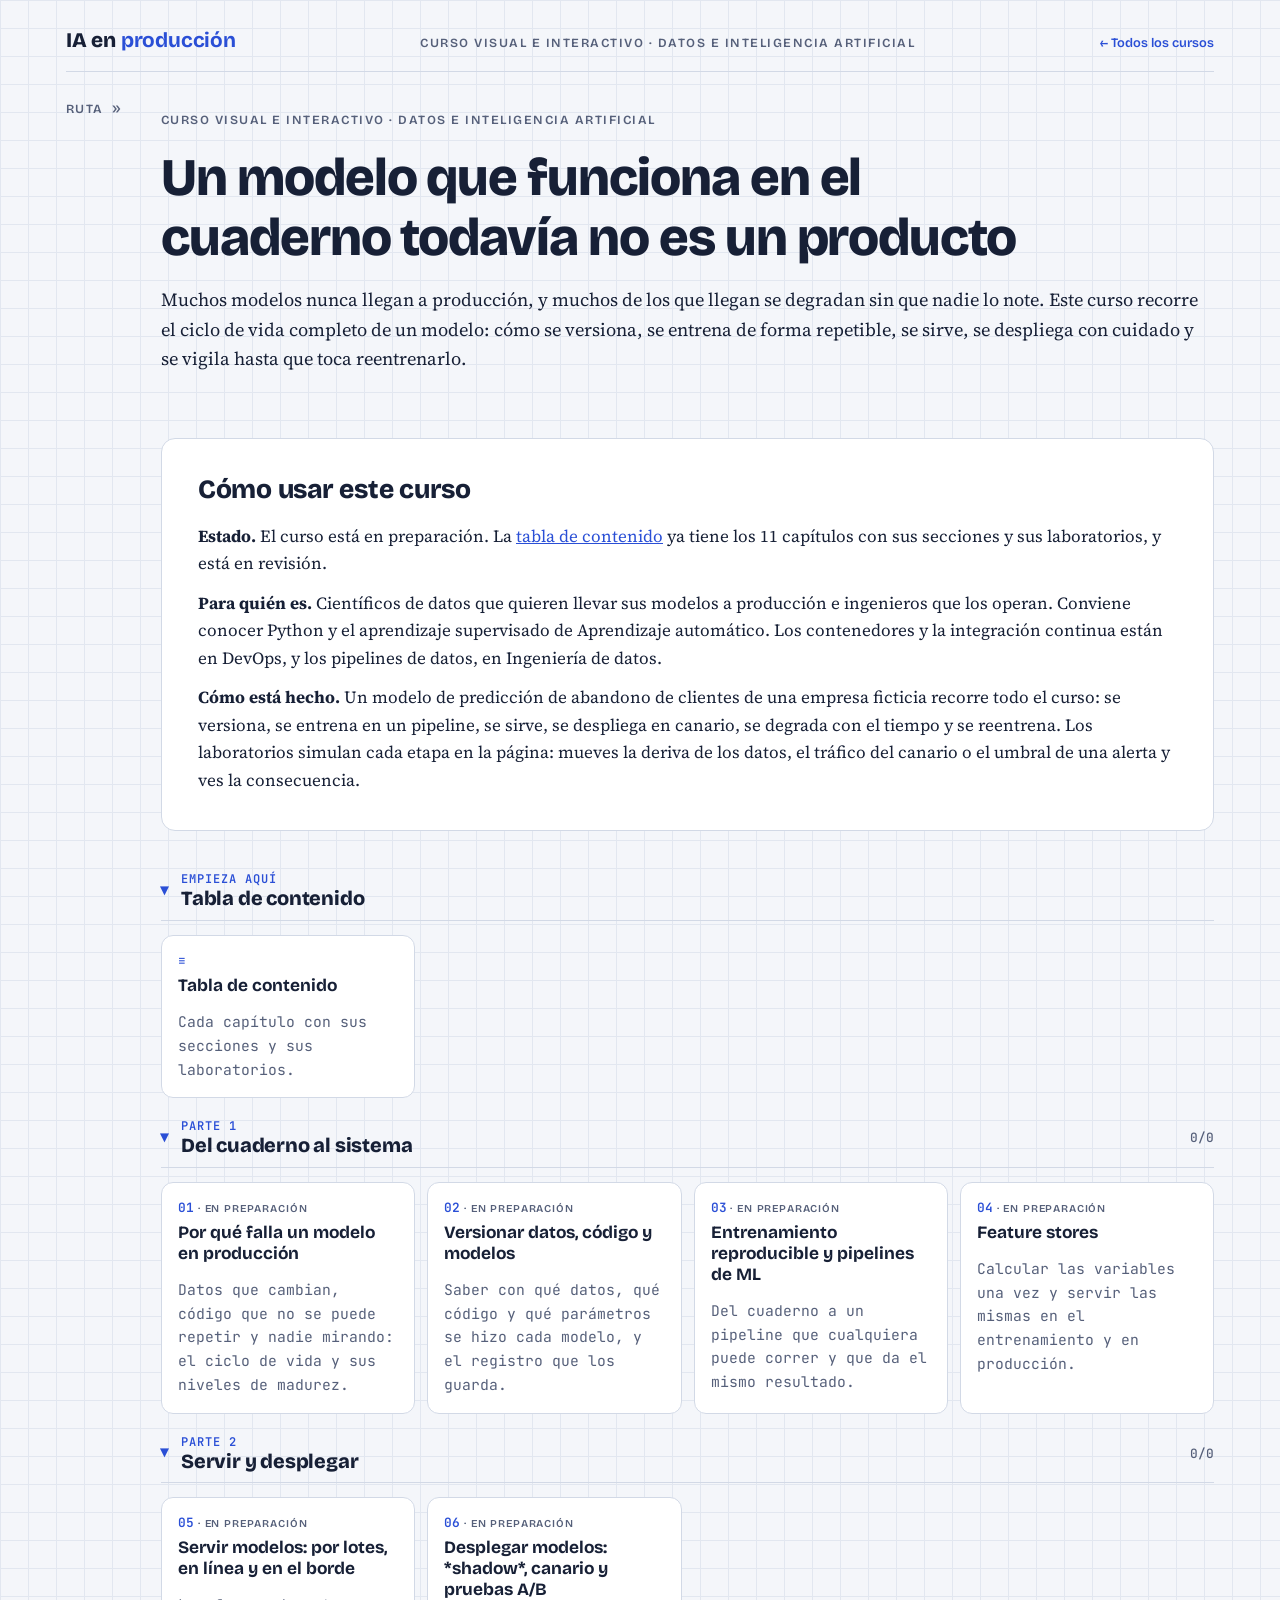
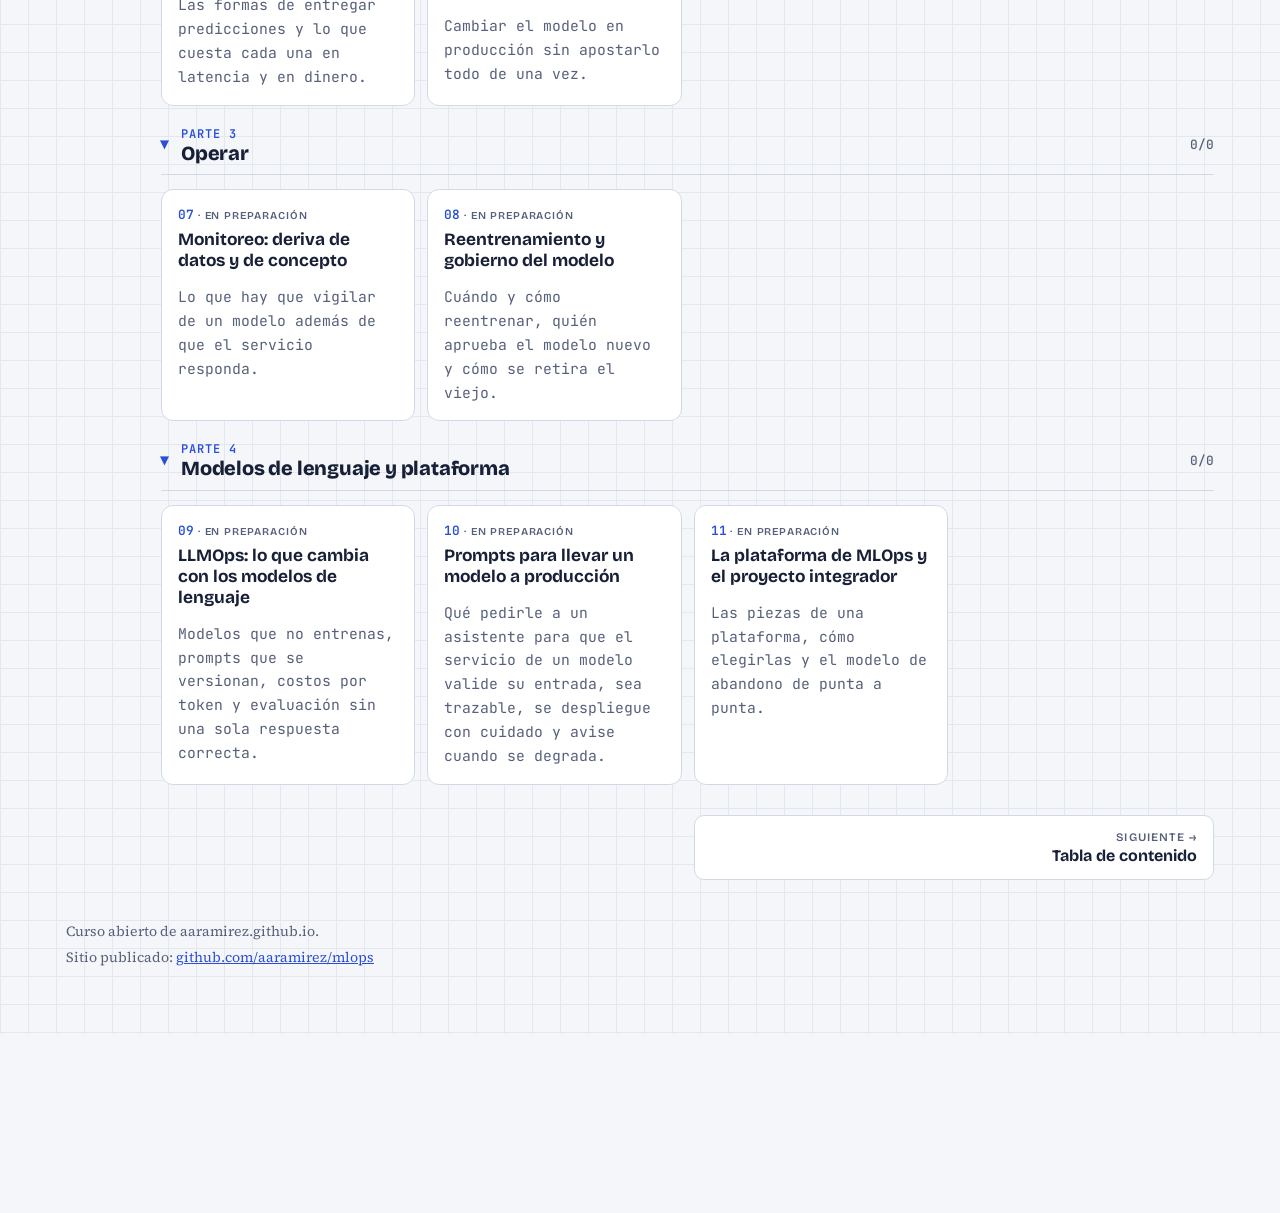
==== commit 762b5c12: "Tabla de contenido: Prompts de IA para generar con criterios de producción" ====
--- a/index.html
+++ b/index.html
@@ -38,7 +38,7 @@
 <section>
   <h2>Cómo usar este curso</h2>
   <div class="prose">
-    <p><b>Estado.</b> El curso está en preparación. La <a href="temario.html">tabla de contenido</a> ya tiene los 10 capítulos con sus secciones y sus laboratorios, y está en revisión.</p>
+    <p><b>Estado.</b> El curso está en preparación. La <a href="temario.html">tabla de contenido</a> ya tiene los 11 capítulos con sus secciones y sus laboratorios, y está en revisión.</p>
     <p><b>Para quién es.</b> Científicos de datos que quieren llevar sus modelos a producción e ingenieros que los operan. Conviene conocer Python y el aprendizaje supervisado de Aprendizaje automático. Los contenedores y la integración continua están en DevOps, y los pipelines de datos, en Ingeniería de datos.</p>
     <p><b>Cómo está hecho.</b> Un modelo de predicción de abandono de clientes de una empresa ficticia recorre todo el curso: se versiona, se entrena en un pipeline, se sirve, se despliega en canario, se degrada con el tiempo y se reentrena. Los laboratorios simulan cada etapa en la página: mueves la deriva de los datos, el tráfico del canario o el umbral de una alerta y ves la consecuencia.</p>
   </div>
@@ -76,7 +76,8 @@
 <details class="stage" id="parte-4" open><summary><h2><span class="pn">Parte 4</span> Modelos de lenguaje y plataforma</h2><span class="cuenta" data-etapa-cuenta="4"></span></summary>
   <div class="mods">
     <div class="mod soon" data-id="llmops"><span class="n">09</span><b>LLMOps: lo que cambia con los modelos de lenguaje</b><p>Modelos que no entrenas, prompts que se versionan, costos por token y evaluación sin una sola respuesta correcta.</p></div>
-    <div class="mod soon" data-id="plataforma"><span class="n">10</span><b>La plataforma de MLOps y el proyecto integrador</b><p>Las piezas de una plataforma, cómo elegirlas y el modelo de abandono de punta a punta.</p></div>
+    <div class="mod soon" data-id="prompts-mlops-produccion"><span class="n">10</span><b>Prompts para llevar un modelo a producción</b><p>Qué pedirle a un asistente para que el servicio de un modelo valide su entrada, sea trazable, se despliegue con cuidado y avise cuando se degrada.</p></div>
+    <div class="mod soon" data-id="plataforma"><span class="n">11</span><b>La plataforma de MLOps y el proyecto integrador</b><p>Las piezas de una plataforma, cómo elegirlas y el modelo de abandono de punta a punta.</p></div>
   </div>
 </details>
 
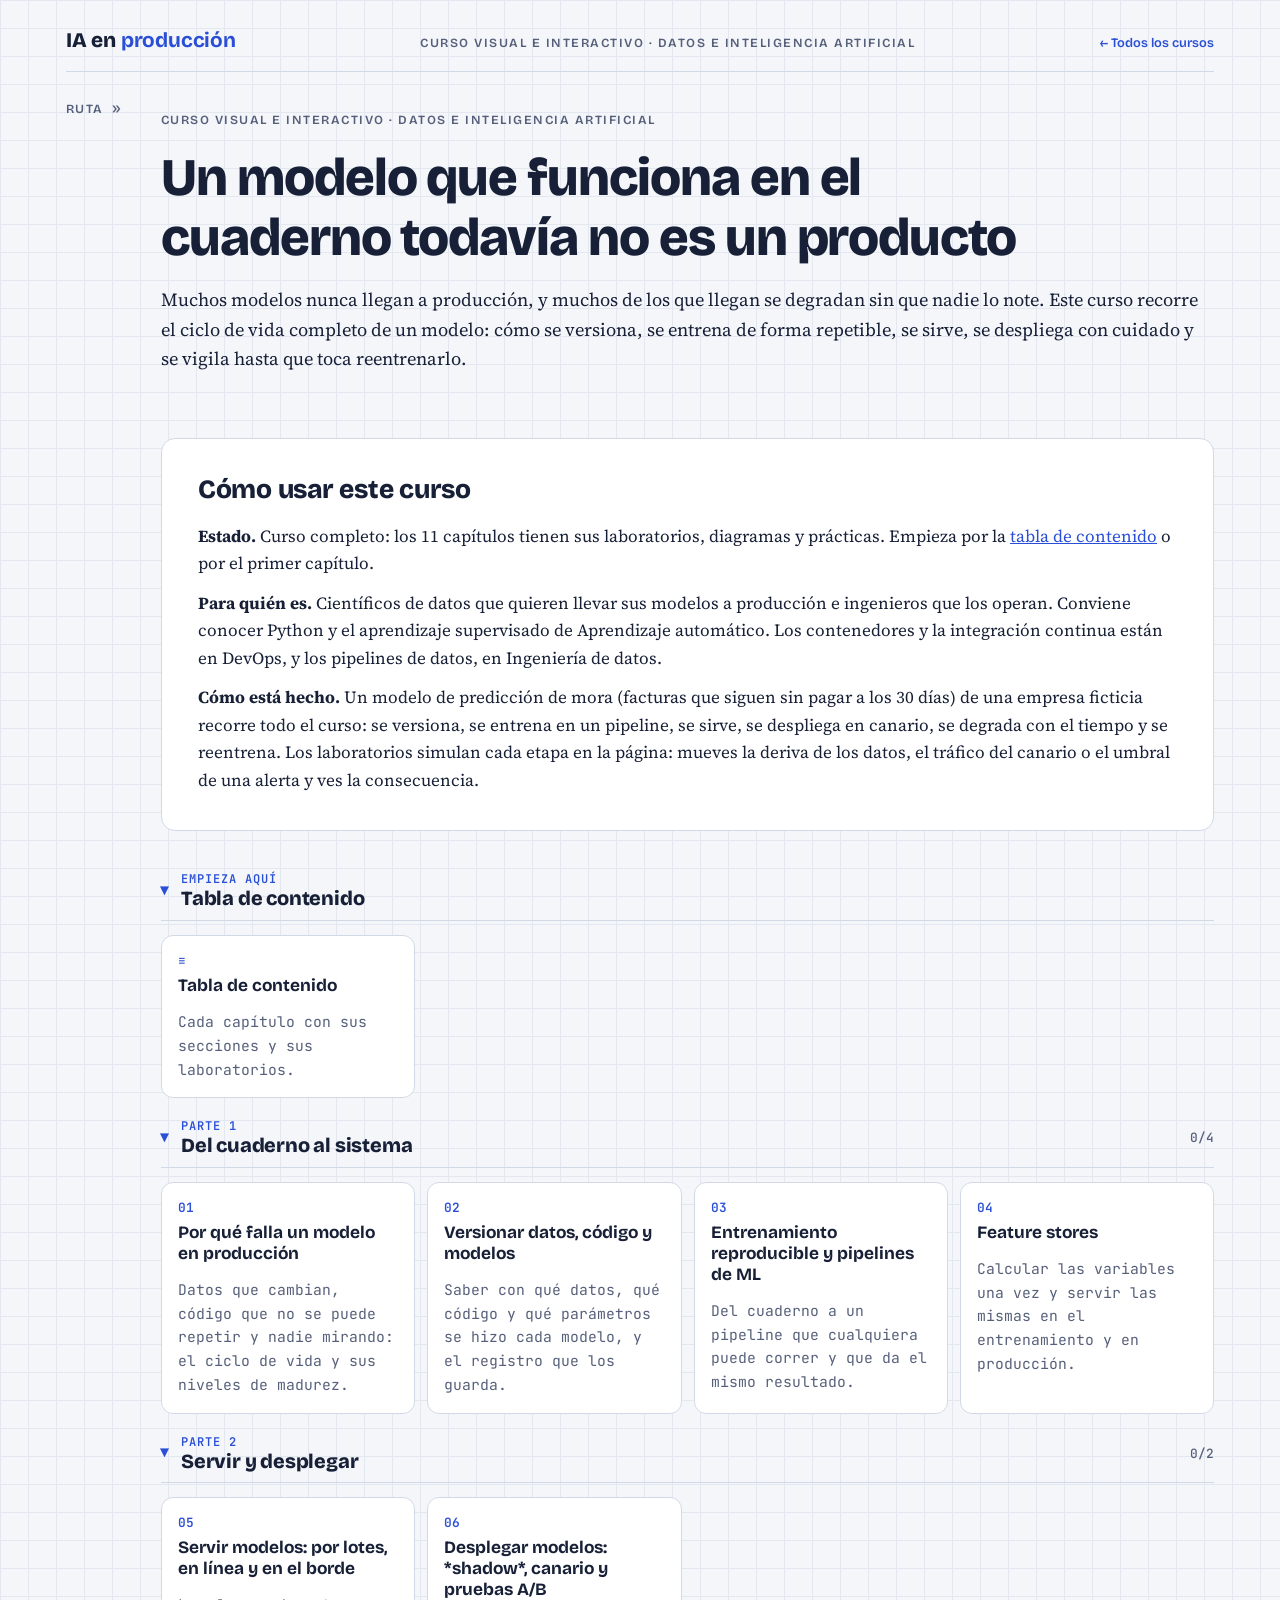
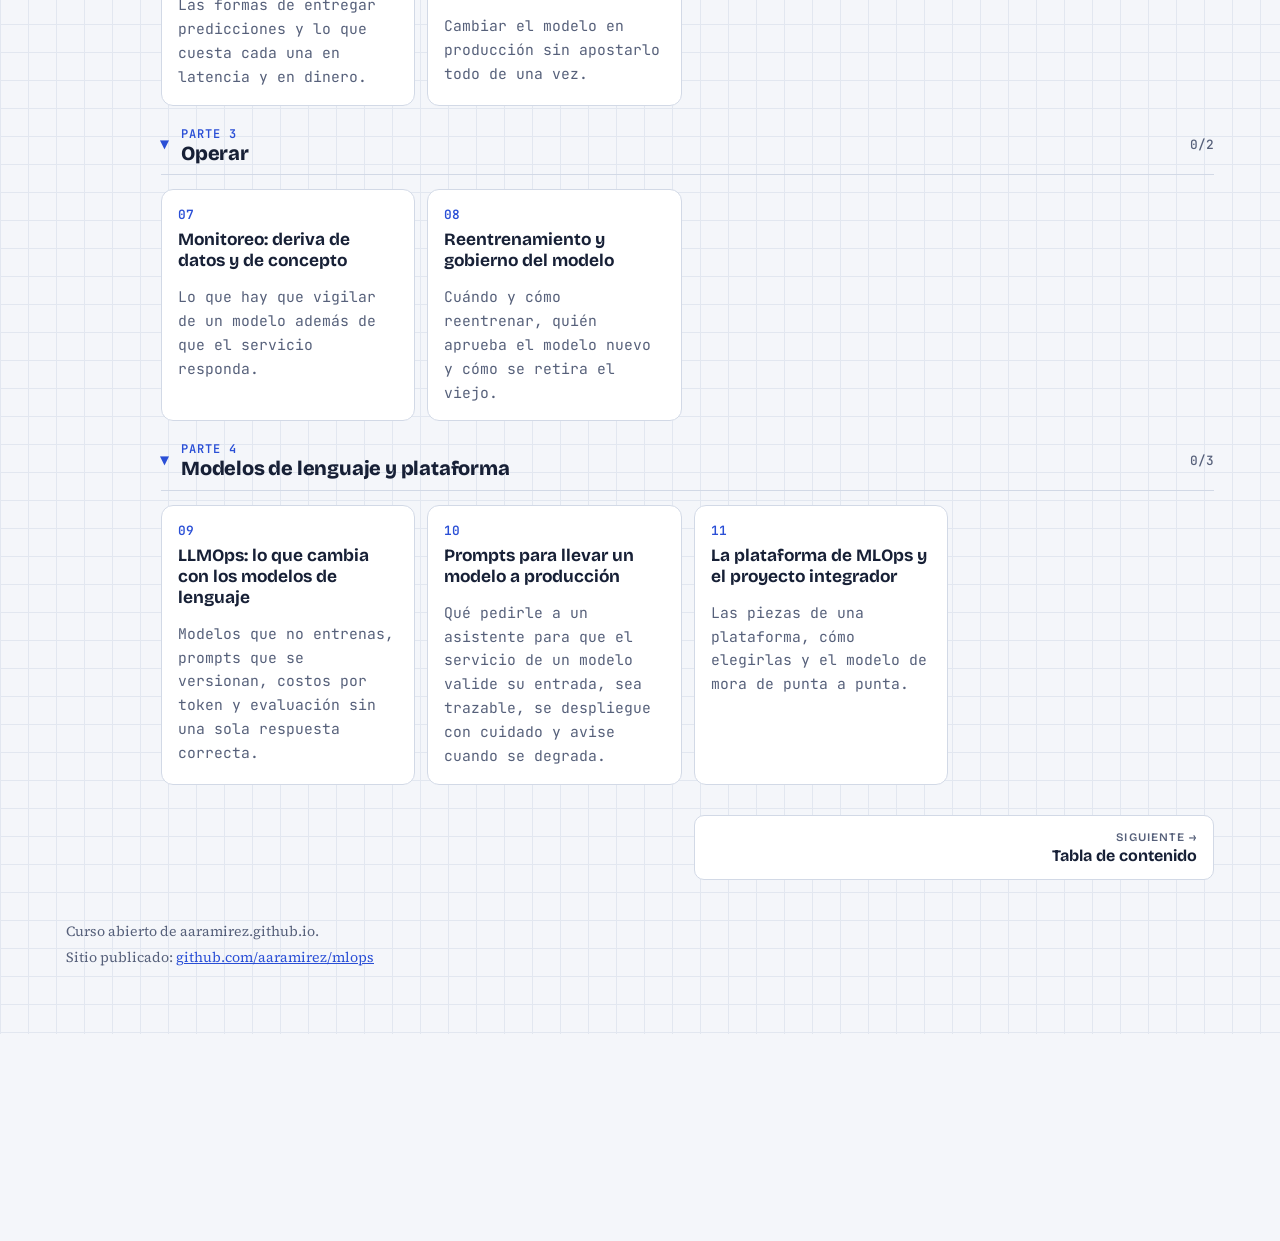
==== commit 6f0cb9eb: "Curso completo: los 11 capítulos con sus laboratorios y diagramas" ====
--- a/index.html
+++ b/index.html
@@ -38,9 +38,9 @@
 <section>
   <h2>Cómo usar este curso</h2>
   <div class="prose">
-    <p><b>Estado.</b> El curso está en preparación. La <a href="temario.html">tabla de contenido</a> ya tiene los 11 capítulos con sus secciones y sus laboratorios, y está en revisión.</p>
+    <p><b>Estado.</b> Curso completo: los 11 capítulos tienen sus laboratorios, diagramas y prácticas. Empieza por la <a href="temario.html">tabla de contenido</a> o por el primer capítulo.</p>
     <p><b>Para quién es.</b> Científicos de datos que quieren llevar sus modelos a producción e ingenieros que los operan. Conviene conocer Python y el aprendizaje supervisado de Aprendizaje automático. Los contenedores y la integración continua están en DevOps, y los pipelines de datos, en Ingeniería de datos.</p>
-    <p><b>Cómo está hecho.</b> Un modelo de predicción de abandono de clientes de una empresa ficticia recorre todo el curso: se versiona, se entrena en un pipeline, se sirve, se despliega en canario, se degrada con el tiempo y se reentrena. Los laboratorios simulan cada etapa en la página: mueves la deriva de los datos, el tráfico del canario o el umbral de una alerta y ves la consecuencia.</p>
+    <p><b>Cómo está hecho.</b> Un modelo de predicción de mora (facturas que siguen sin pagar a los 30 días) de una empresa ficticia recorre todo el curso: se versiona, se entrena en un pipeline, se sirve, se despliega en canario, se degrada con el tiempo y se reentrena. Los laboratorios simulan cada etapa en la página: mueves la deriva de los datos, el tráfico del canario o el umbral de una alerta y ves la consecuencia.</p>
   </div>
 </section>
 
@@ -52,32 +52,32 @@
 
 <details class="stage" id="parte-1" open><summary><h2><span class="pn">Parte 1</span> Del cuaderno al sistema</h2><span class="cuenta" data-etapa-cuenta="1"></span></summary>
   <div class="mods">
-    <div class="mod soon" data-id="por-que-falla"><span class="n">01</span><b>Por qué falla un modelo en producción</b><p>Datos que cambian, código que no se puede repetir y nadie mirando: el ciclo de vida y sus niveles de madurez.</p></div>
-    <div class="mod soon" data-id="versionar"><span class="n">02</span><b>Versionar datos, código y modelos</b><p>Saber con qué datos, qué código y qué parámetros se hizo cada modelo, y el registro que los guarda.</p></div>
-    <div class="mod soon" data-id="entrenamiento-reproducible"><span class="n">03</span><b>Entrenamiento reproducible y pipelines de ML</b><p>Del cuaderno a un pipeline que cualquiera puede correr y que da el mismo resultado.</p></div>
-    <div class="mod soon" data-id="feature-stores"><span class="n">04</span><b>Feature stores</b><p>Calcular las variables una vez y servir las mismas en el entrenamiento y en producción.</p></div>
+    <a class="mod" data-id="por-que-falla" href="01-por-que-falla.html"><span class="n">01</span><b>Por qué falla un modelo en producción</b><p>Datos que cambian, código que no se puede repetir y nadie mirando: el ciclo de vida y sus niveles de madurez.</p></a>
+    <a class="mod" data-id="versionar" href="02-versionar.html"><span class="n">02</span><b>Versionar datos, código y modelos</b><p>Saber con qué datos, qué código y qué parámetros se hizo cada modelo, y el registro que los guarda.</p></a>
+    <a class="mod" data-id="entrenamiento-reproducible" href="03-entrenamiento-reproducible.html"><span class="n">03</span><b>Entrenamiento reproducible y pipelines de ML</b><p>Del cuaderno a un pipeline que cualquiera puede correr y que da el mismo resultado.</p></a>
+    <a class="mod" data-id="feature-stores" href="04-feature-stores.html"><span class="n">04</span><b>Feature stores</b><p>Calcular las variables una vez y servir las mismas en el entrenamiento y en producción.</p></a>
   </div>
 </details>
 
 <details class="stage" id="parte-2" open><summary><h2><span class="pn">Parte 2</span> Servir y desplegar</h2><span class="cuenta" data-etapa-cuenta="2"></span></summary>
   <div class="mods">
-    <div class="mod soon" data-id="servir-modelos"><span class="n">05</span><b>Servir modelos: por lotes, en línea y en el borde</b><p>Las formas de entregar predicciones y lo que cuesta cada una en latencia y en dinero.</p></div>
-    <div class="mod soon" data-id="desplegar-modelos"><span class="n">06</span><b>Desplegar modelos: *shadow*, canario y pruebas A/B</b><p>Cambiar el modelo en producción sin apostarlo todo de una vez.</p></div>
+    <a class="mod" data-id="servir-modelos" href="05-servir-modelos.html"><span class="n">05</span><b>Servir modelos: por lotes, en línea y en el borde</b><p>Las formas de entregar predicciones y lo que cuesta cada una en latencia y en dinero.</p></a>
+    <a class="mod" data-id="desplegar-modelos" href="06-desplegar-modelos.html"><span class="n">06</span><b>Desplegar modelos: *shadow*, canario y pruebas A/B</b><p>Cambiar el modelo en producción sin apostarlo todo de una vez.</p></a>
   </div>
 </details>
 
 <details class="stage" id="parte-3" open><summary><h2><span class="pn">Parte 3</span> Operar</h2><span class="cuenta" data-etapa-cuenta="3"></span></summary>
   <div class="mods">
-    <div class="mod soon" data-id="monitoreo"><span class="n">07</span><b>Monitoreo: deriva de datos y de concepto</b><p>Lo que hay que vigilar de un modelo además de que el servicio responda.</p></div>
-    <div class="mod soon" data-id="reentrenamiento"><span class="n">08</span><b>Reentrenamiento y gobierno del modelo</b><p>Cuándo y cómo reentrenar, quién aprueba el modelo nuevo y cómo se retira el viejo.</p></div>
+    <a class="mod" data-id="monitoreo" href="07-monitoreo.html"><span class="n">07</span><b>Monitoreo: deriva de datos y de concepto</b><p>Lo que hay que vigilar de un modelo además de que el servicio responda.</p></a>
+    <a class="mod" data-id="reentrenamiento" href="08-reentrenamiento.html"><span class="n">08</span><b>Reentrenamiento y gobierno del modelo</b><p>Cuándo y cómo reentrenar, quién aprueba el modelo nuevo y cómo se retira el viejo.</p></a>
   </div>
 </details>
 
 <details class="stage" id="parte-4" open><summary><h2><span class="pn">Parte 4</span> Modelos de lenguaje y plataforma</h2><span class="cuenta" data-etapa-cuenta="4"></span></summary>
   <div class="mods">
-    <div class="mod soon" data-id="llmops"><span class="n">09</span><b>LLMOps: lo que cambia con los modelos de lenguaje</b><p>Modelos que no entrenas, prompts que se versionan, costos por token y evaluación sin una sola respuesta correcta.</p></div>
-    <div class="mod soon" data-id="prompts-mlops-produccion"><span class="n">10</span><b>Prompts para llevar un modelo a producción</b><p>Qué pedirle a un asistente para que el servicio de un modelo valide su entrada, sea trazable, se despliegue con cuidado y avise cuando se degrada.</p></div>
-    <div class="mod soon" data-id="plataforma"><span class="n">11</span><b>La plataforma de MLOps y el proyecto integrador</b><p>Las piezas de una plataforma, cómo elegirlas y el modelo de abandono de punta a punta.</p></div>
+    <a class="mod" data-id="llmops" href="09-llmops.html"><span class="n">09</span><b>LLMOps: lo que cambia con los modelos de lenguaje</b><p>Modelos que no entrenas, prompts que se versionan, costos por token y evaluación sin una sola respuesta correcta.</p></a>
+    <a class="mod" data-id="prompts-mlops-produccion" href="10-prompts-mlops-produccion.html"><span class="n">10</span><b>Prompts para llevar un modelo a producción</b><p>Qué pedirle a un asistente para que el servicio de un modelo valide su entrada, sea trazable, se despliegue con cuidado y avise cuando se degrada.</p></a>
+    <a class="mod" data-id="plataforma" href="11-plataforma.html"><span class="n">11</span><b>La plataforma de MLOps y el proyecto integrador</b><p>Las piezas de una plataforma, cómo elegirlas y el modelo de mora de punta a punta.</p></a>
   </div>
 </details>
 
--- a/assets/style.css
+++ b/assets/style.css
@@ -40,6 +40,8 @@
 var,.v{font-family:var(--f-body);font-style:italic}
 .bf{font-weight:700;font-style:normal}
 code,.mono{font-family:var(--f-mono);font-size:.86em}
+code,pre,.mono{font-variant-ligatures:none}
+blockquote{margin:0;padding:6px 0 6px 16px;border-left:3px solid var(--line);color:var(--muted);font-style:italic}
 .hl{background:linear-gradient(transparent 58%,var(--mark) 58%);padding:0 .1em}
 .eyebrow{font-family:var(--f-display);font-weight:600;font-size:.78rem;letter-spacing:.12em;text-transform:uppercase;color:var(--muted)}
 
@@ -384,7 +386,7 @@
 .lab{grid-template-columns:minmax(0,1fr)}
 .lab select{width:100%}
 .lab .opciones label{min-width:0}
-.prose code{overflow-wrap:anywhere}
+.prose code,.practica code,.investiga code,.pruebate code,.practica a,.investiga a,.pruebate a{overflow-wrap:anywhere}
 [hidden]{display:none!important}
 .lab>*{min-width:0}
 .fig .k-warm{fill:var(--warm)} .fig .s-warm{stroke:var(--warm)}
@@ -417,8 +419,8 @@
 .copiar:hover,.copiar:focus-visible{border-color:var(--good)}
 .copiar.ok{background:var(--good);border-color:var(--good);color:var(--card)}
 .code-copia{position:relative;min-width:0}
-.code-copia pre{max-width:100%;overflow-x:auto;padding-right:84px}
-.code-copia .copiar-todo{position:absolute;top:8px;right:8px}
+.code-copia pre{max-width:100%;overflow-x:auto}
+.code-copia .copiar-todo{position:static;display:block;width:fit-content;margin:0 0 6px auto}
 
 /* ---- Libros de matemática: fórmulas, enunciados, demostraciones, ejercicios y prompts ---- */
 .math-display{display:block;max-width:100%;overflow-x:auto;overflow-y:hidden;padding:6px 2px;margin:4px 0;text-align:center}
@@ -452,6 +454,9 @@
 .indice-enunciados{list-style:none;padding:0;display:grid;gap:4px}
 .indice-enunciados a{text-decoration:none}
 
+/* ---- Aviso del curso (por ejemplo, material en proceso de curado) ---- */
+.aviso-curado{margin:0 0 16px;padding:10px 14px;border:1px solid var(--warm);border-left:4px solid var(--warm);border-radius:8px;background:var(--card);font:500 .92rem var(--f-display);color:var(--ink)}
+
 /* ---- Propio de este curso ---- */
 /* Tabla de contenido: separa cada capítulo */
 [data-page="temario"] .prose h3{margin-top:2rem;padding-top:1.4rem;border-top:1px solid var(--line)}
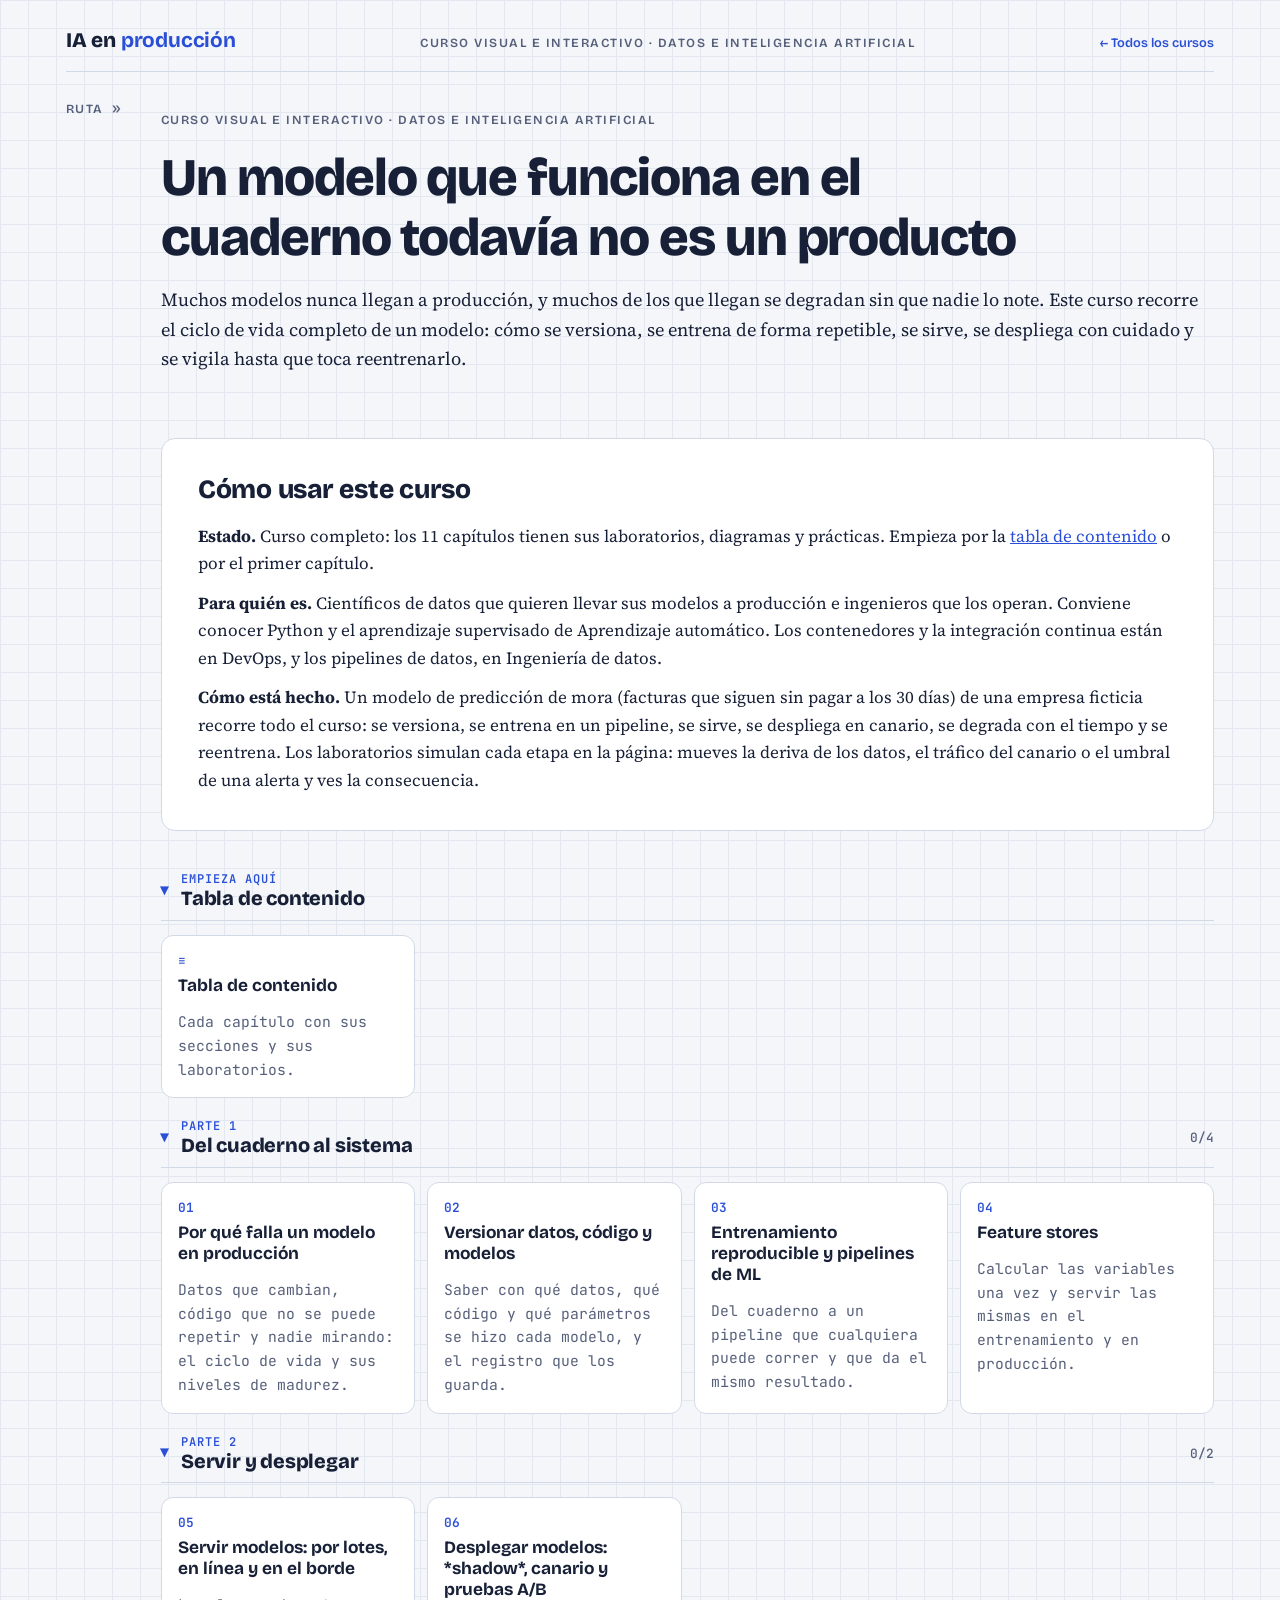
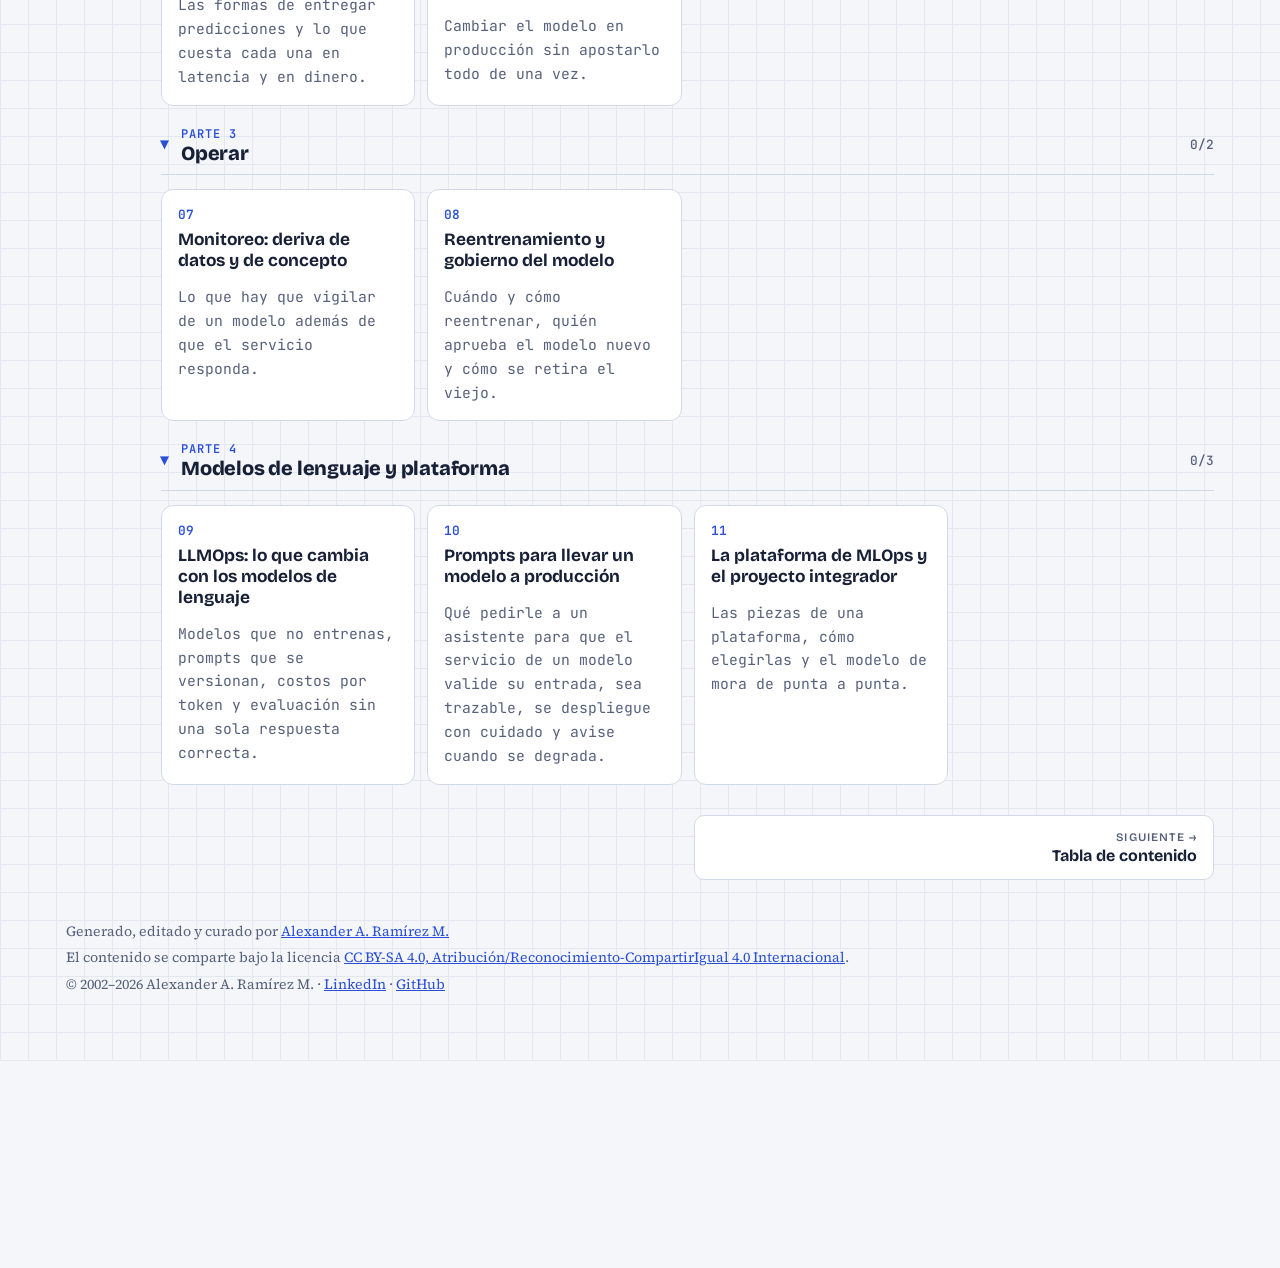
==== commit 7cecc99e: "Pie común: autoría, licencia CC BY-SA 4.0 y año que se actualiza solo" ====
--- a/index.html
+++ b/index.html
@@ -86,7 +86,7 @@
 <nav class="pager" id="pager" aria-label="Capítulo anterior y siguiente"></nav>
 </main>
 </div>
-<footer><span>Curso abierto de aaramirez.github.io.</span><span>Sitio publicado: <a href="https://github.com/aaramirez/mlops" target="_blank" rel="noopener">github.com/aaramirez/mlops</a></span></footer>
+<footer><span>Generado, editado y curado por <a href="https://www.linkedin.com/in/alexander-ramirez-morales/" target="_blank" rel="noopener">Alexander A. Ramírez M.</a></span><span>El contenido se comparte bajo la licencia <a href="https://creativecommons.org/licenses/by-sa/4.0/deed.es" target="_blank" rel="noopener">CC BY-SA 4.0, Atribución/Reconocimiento-CompartirIgual 4.0 Internacional</a>.</span><span>© 2002–<span data-anio>2026</span> Alexander A. Ramírez M. · <a href="https://www.linkedin.com/in/alexander-ramirez-morales/" target="_blank" rel="noopener">LinkedIn</a> · <a href="https://github.com/aaramirez" target="_blank" rel="noopener">GitHub</a></span><script>document.querySelectorAll('[data-anio]').forEach(function (e) { e.textContent = new Date().getFullYear(); });</script></footer>
 </div>
 <script src="assets/lab.js"></script>
 </body>
--- a/assets/style.css
+++ b/assets/style.css
@@ -347,7 +347,7 @@
 .fig .t-m{fill:var(--muted)}
 .fig .t-s{font-size:11px}
 .fig .t-xs{font-size:10px;letter-spacing:.06em}
-.fig .t-mono{font-family:var(--f-mono)}
+.fig .t-mono{font-family:var(--f-mono);font-variant-ligatures:none}
 .fig .caja{fill:var(--card);stroke:var(--line);stroke-width:1.2}
 .fig .ln{stroke:var(--muted);stroke-width:1.4;fill:none}
 .fig .ln-d{stroke-dasharray:4 4}
@@ -386,7 +386,7 @@
 .lab{grid-template-columns:minmax(0,1fr)}
 .lab select{width:100%}
 .lab .opciones label{min-width:0}
-.prose code,.practica code,.investiga code,.pruebate code,.practica a,.investiga a,.pruebate a{overflow-wrap:anywhere}
+.prose code,.practica code,.investiga code,.pruebate code,.analogia code,.caso code,.ml code,.analogia a,.caso a,.ml a,.practica a,.investiga a,.pruebate a{overflow-wrap:anywhere}
 [hidden]{display:none!important}
 .lab>*{min-width:0}
 .fig .k-warm{fill:var(--warm)} .fig .s-warm{stroke:var(--warm)}
@@ -414,13 +414,24 @@
 .cmd-nota{font-size:.82rem;color:var(--muted);margin:0}
 .cmd-l{display:flex;align-items:center;gap:8px;min-width:0}
 .cmd-l code{flex:1;min-width:0;overflow-x:auto;white-space:pre;font-size:.85rem;padding:7px 9px;background:var(--card);border:1px solid var(--line);border-radius:6px}
-.cmd-c{font:.8rem var(--f-mono);color:var(--muted);padding:2px 2px 0;overflow-wrap:anywhere}
+.cmd-c{font:.8rem var(--f-mono);color:var(--muted);padding:2px 2px 0;overflow-wrap:anywhere;font-variant-ligatures:none}
 .copiar{flex:none;font:600 .74rem var(--f-display);padding:6px 10px;border:1px solid var(--line);border-radius:6px;background:var(--card);color:var(--ink);cursor:pointer}
 .copiar:hover,.copiar:focus-visible{border-color:var(--good)}
 .copiar.ok{background:var(--good);border-color:var(--good);color:var(--card)}
 .code-copia{position:relative;min-width:0}
 .code-copia pre{max-width:100%;overflow-x:auto}
 .code-copia .copiar-todo{position:static;display:block;width:fit-content;margin:0 0 6px auto}
+.code-lineas{display:flex;flex-wrap:wrap;justify-content:flex-end;align-items:center;gap:6px;margin:0 0 6px}
+.code-lineas pre{flex:1 0 100%;margin:0;font-size:.86em;line-height:1.5;max-height:calc(30em + 18px);overflow-x:auto;overflow-y:auto;overscroll-behavior:contain;-webkit-overflow-scrolling:touch;scrollbar-width:thin;scrollbar-color:var(--muted) transparent;padding:8px 12px 8px 4px;background:var(--card);border:1px solid var(--line);border-radius:6px}
+.code-lineas pre:focus-visible{outline:2px solid var(--accent);outline-offset:2px}
+.code-lineas pre::-webkit-scrollbar{width:8px;height:8px}
+.code-lineas pre::-webkit-scrollbar-thumb{background:var(--muted);border-radius:4px}
+.code-lineas.abierto pre{max-height:none}
+.code-lineas code{font-size:1em;counter-reset:ln}
+.code-lineas .copiar-todo{margin:0}
+.code-lineas .ver-todo{font-size:.78rem}
+.code-lineas .ln{counter-increment:ln}
+.code-lineas .ln::before{content:counter(ln);display:inline-block;width:3ch;margin-right:1.5ch;text-align:right;color:var(--muted);opacity:.7;user-select:none;-webkit-user-select:none}
 
 /* ---- Libros de matemática: fórmulas, enunciados, demostraciones, ejercicios y prompts ---- */
 .math-display{display:block;max-width:100%;overflow-x:auto;overflow-y:hidden;padding:6px 2px;margin:4px 0;text-align:center}
